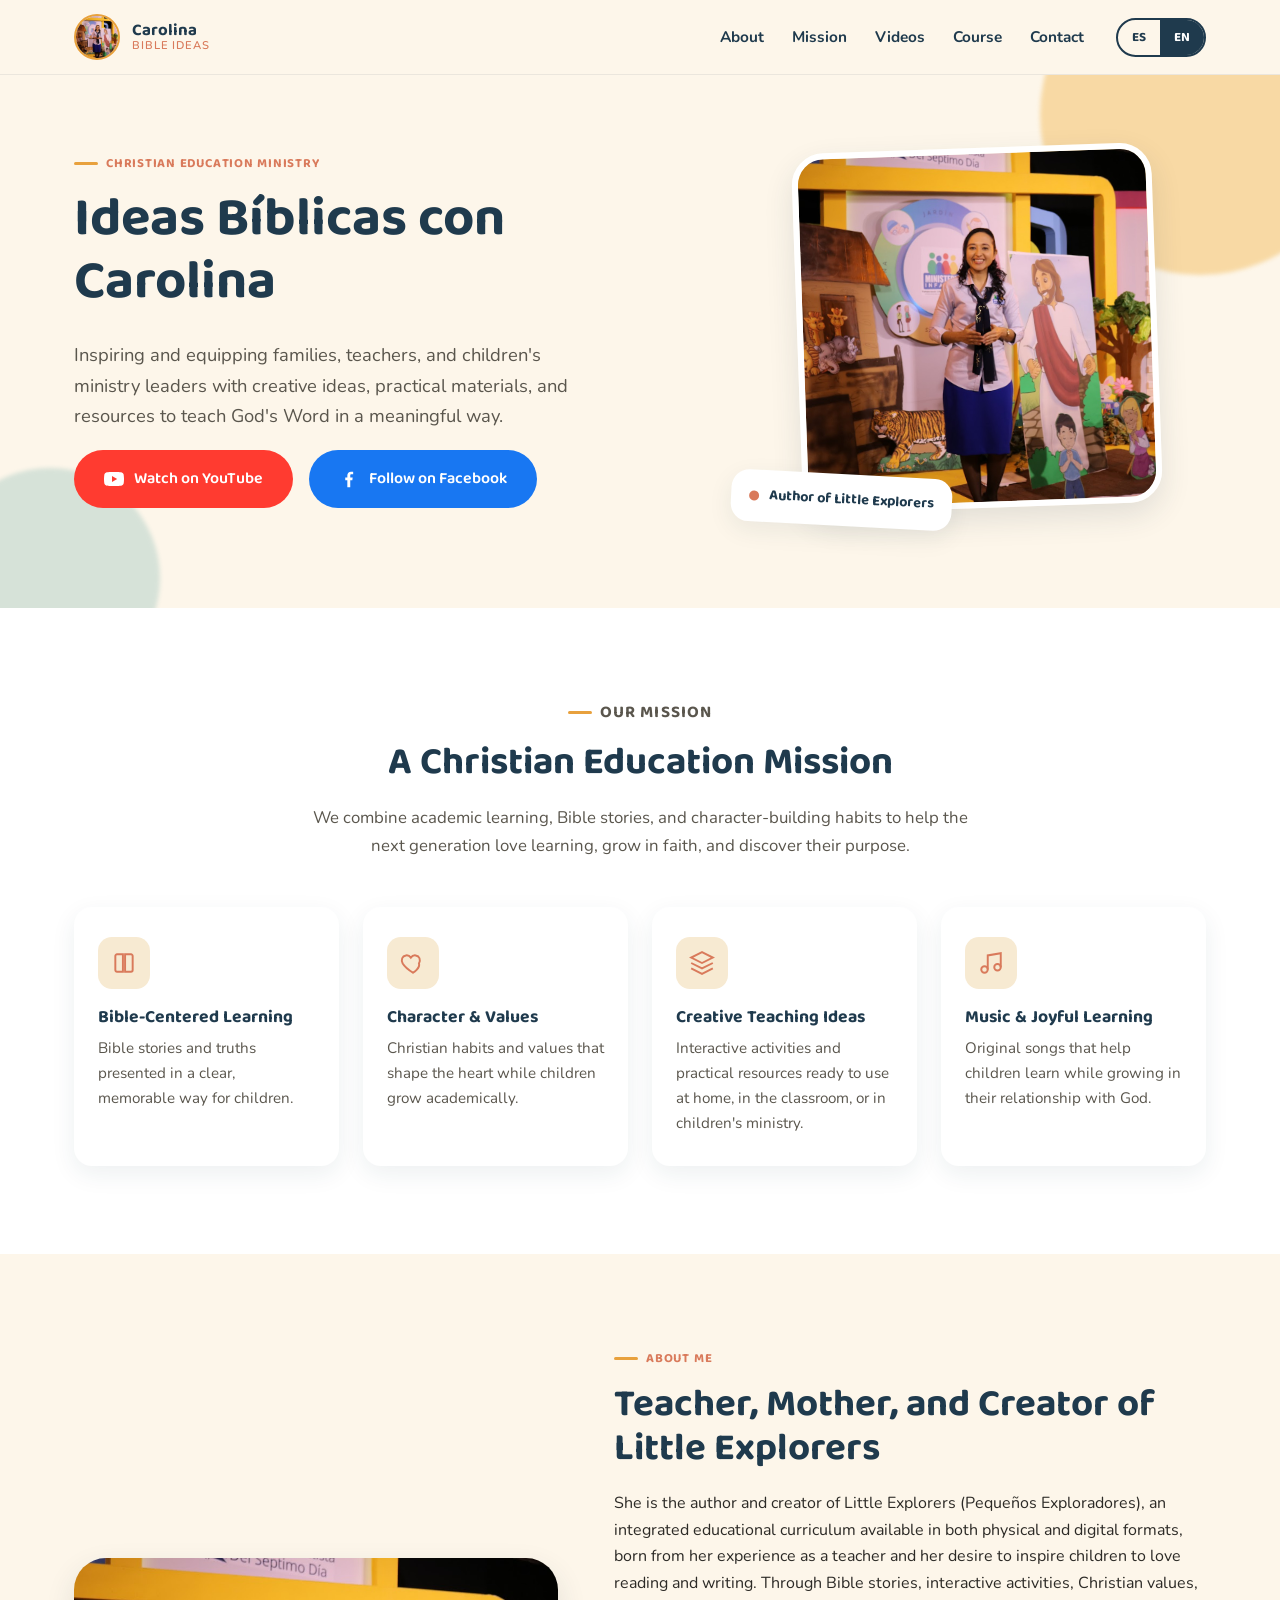
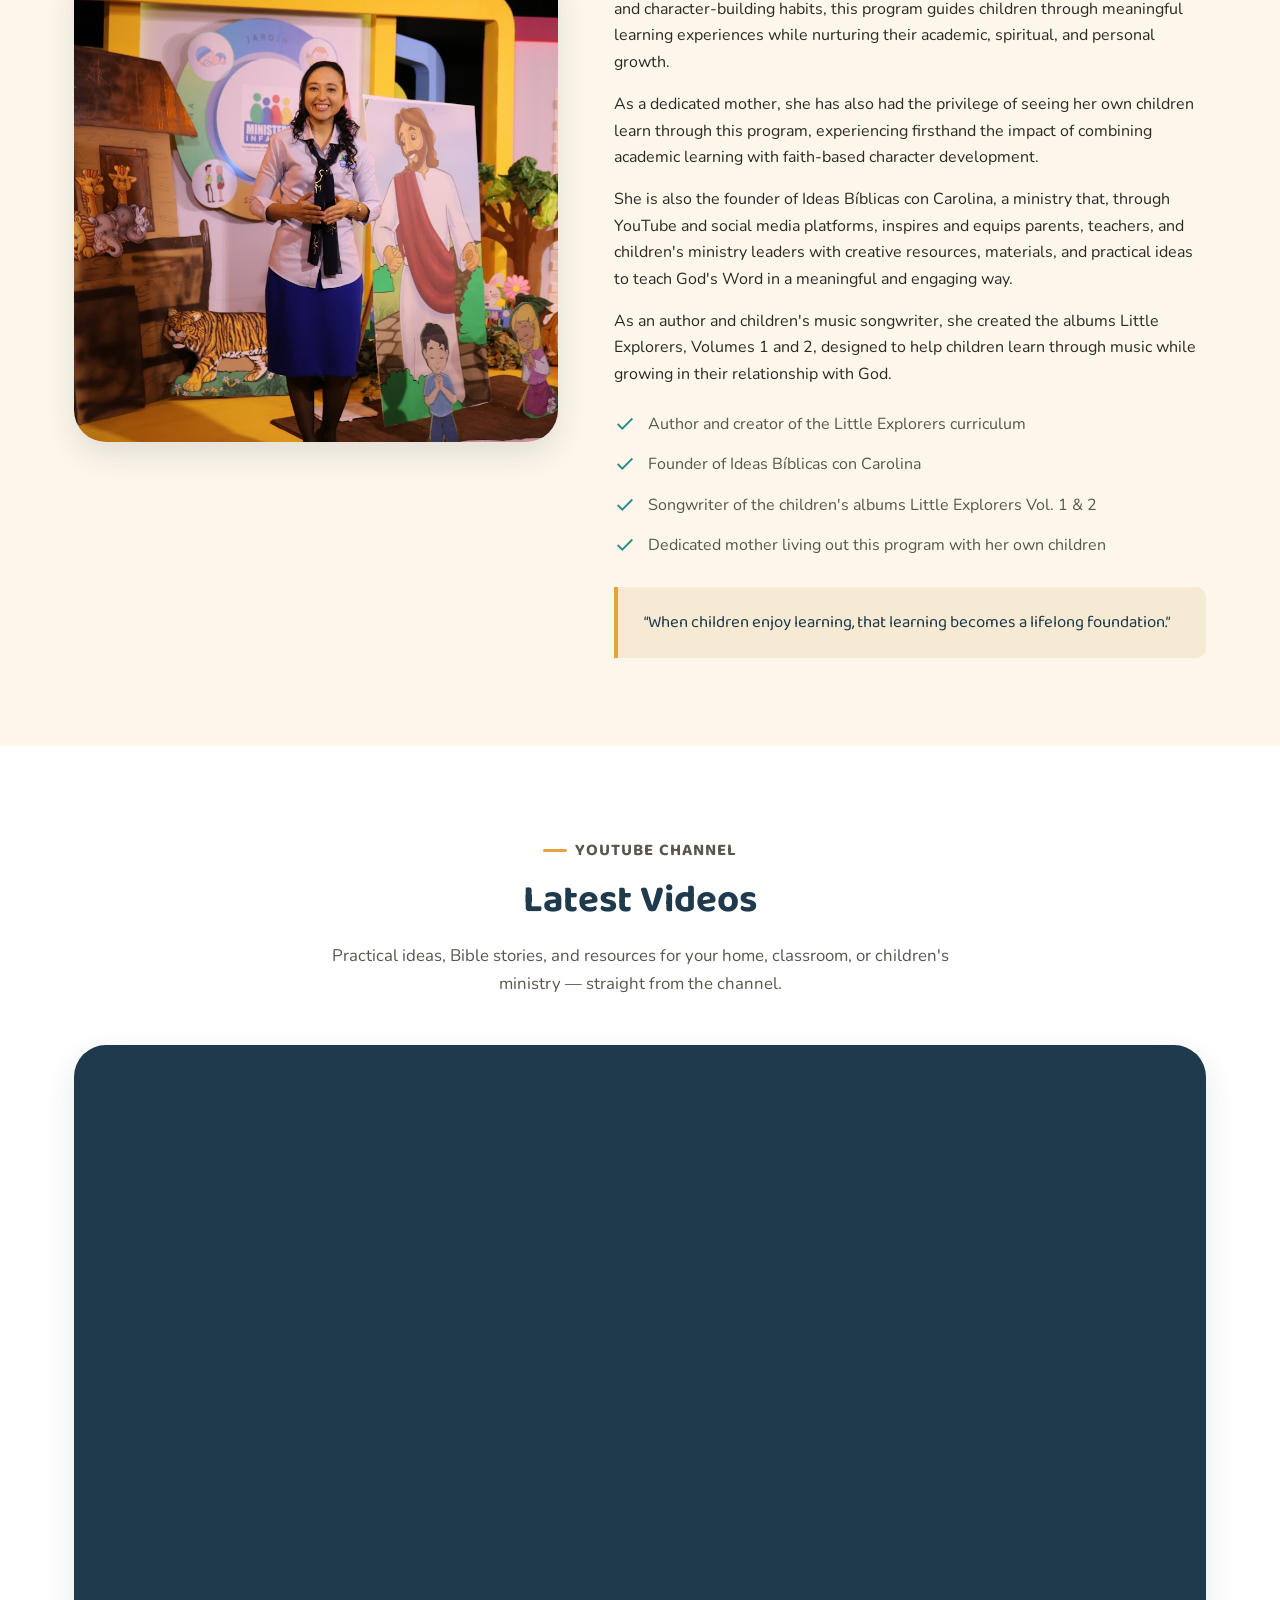
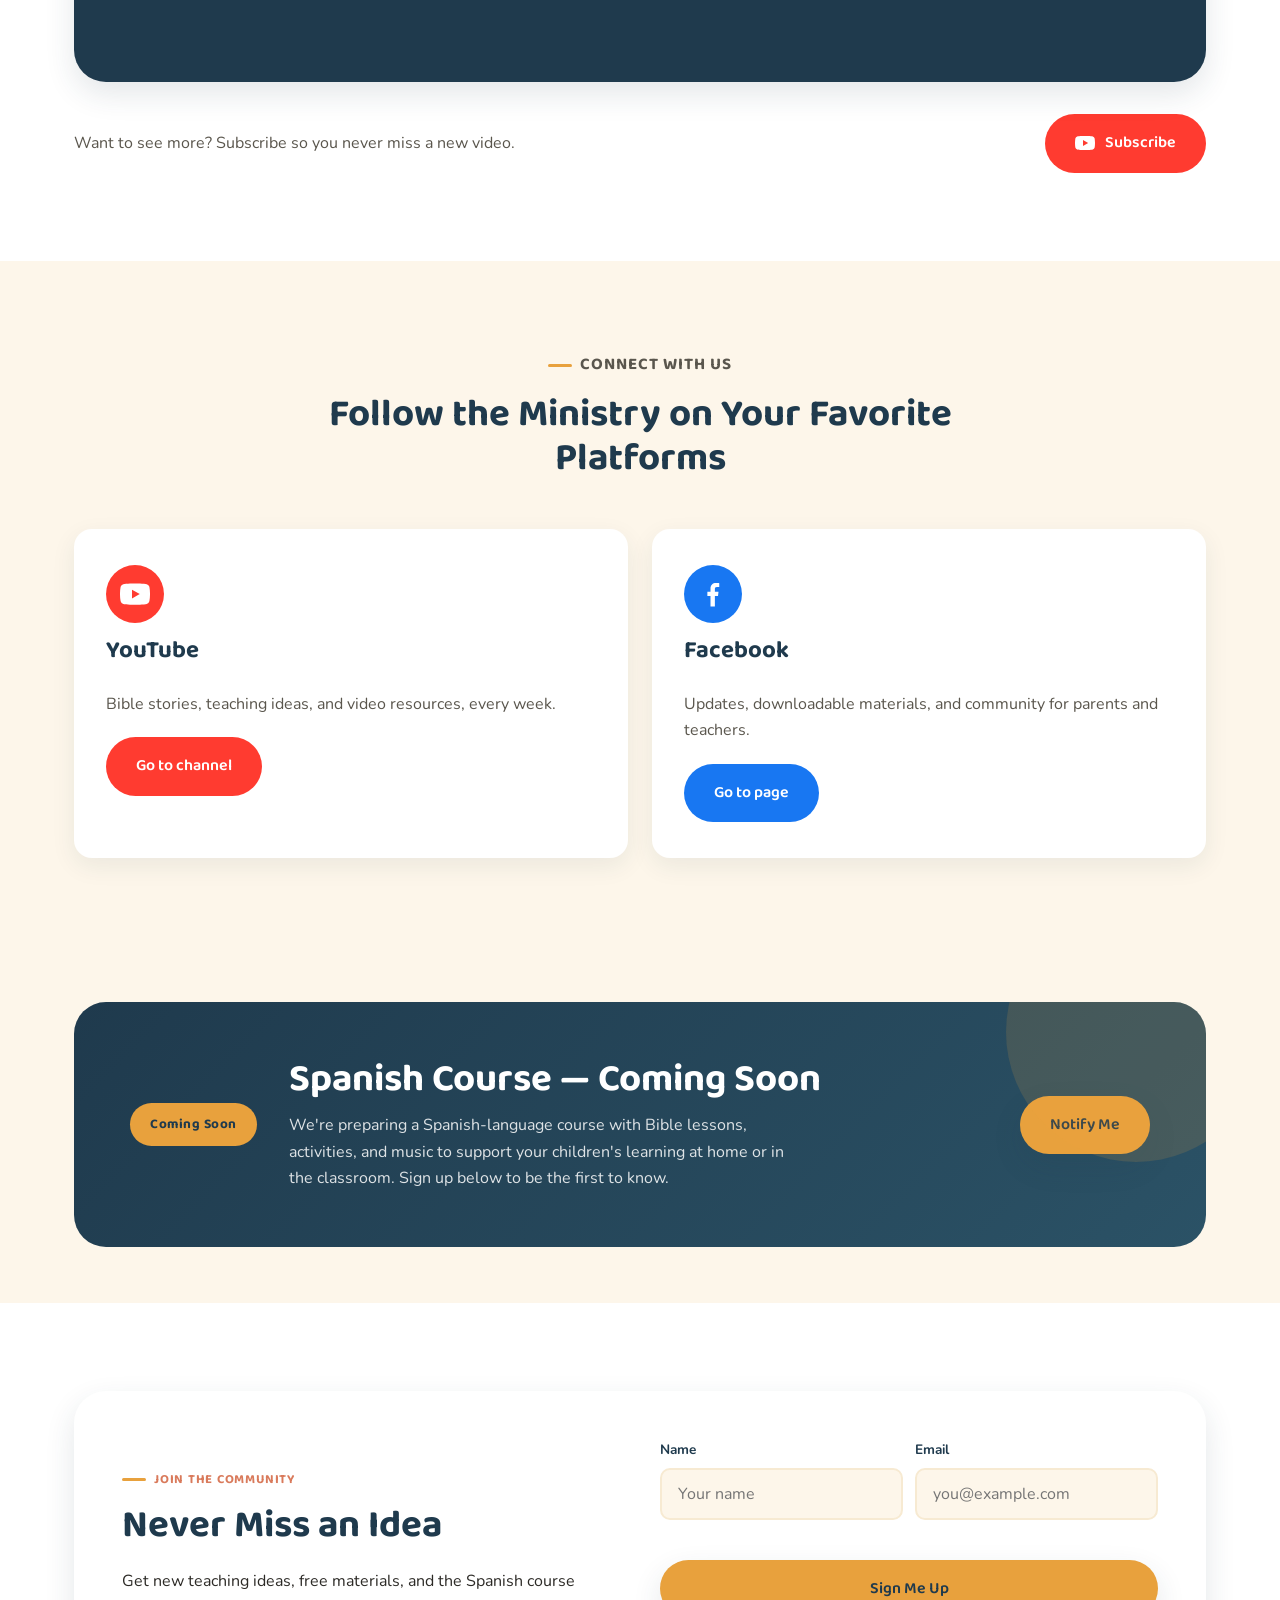
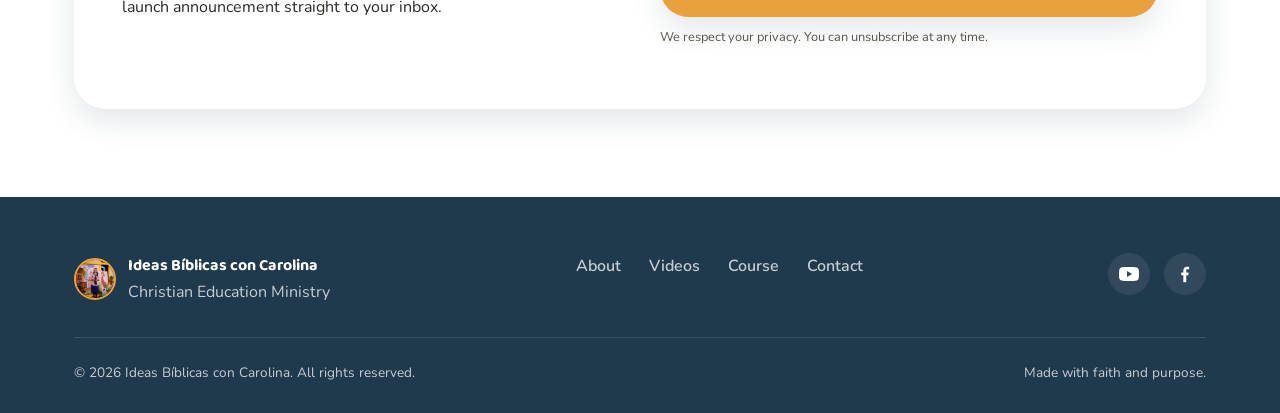
==== index.html @ 2ecde9f9 "Add personal-brand website for Ideas Bíblicas con Carolina Static, framework-free HTML/CSS/JS site: " ====
<!DOCTYPE html>
<html lang="es">
<head>
<meta charset="UTF-8" />
<meta name="viewport" content="width=device-width, initial-scale=1.0" />
<title data-es="Ideas Bíblicas con Carolina | Ministerio de Educación Cristiana" data-en="Ideas Bíblicas con Carolina | Christian Education Ministry">Ideas Bíblicas con Carolina</title>
<meta name="description"
  content="Ideas Bíblicas con Carolina inspira a familias, maestros y líderes de ministerio infantil a enseñar la Palabra de Dios de forma creativa. Autora de Pequeños Exploradores."
  data-es="Ideas Bíblicas con Carolina inspira a familias, maestros y líderes de ministerio infantil a enseñar la Palabra de Dios de forma creativa. Autora de Pequeños Exploradores."
  data-en="Ideas Bíblicas con Carolina inspires families, teachers, and children's ministry leaders to teach God's Word creatively. Author of Little Explorers." />
<link rel="icon" href="assets/favicon.svg" type="image/svg+xml" />
<link rel="preconnect" href="https://fonts.googleapis.com" />
<link rel="preconnect" href="https://fonts.gstatic.com" crossorigin />
<link href="https://fonts.googleapis.com/css2?family=Baloo+2:wght@500;600;700;800&family=Nunito:wght@400;600;700;800&display=swap" rel="stylesheet" />
<link rel="stylesheet" href="css/style.css" />
</head>
<body>

<header class="site-header">
  <div class="container">
    <a class="brand" href="index.html">
      <img src="assets/carolina-avatar.jpg" alt="Carolina" />
      <span class="brand-name">Carolina
        <span data-es="Ideas Bíblicas" data-en="Bible Ideas">Ideas Bíblicas</span>
      </span>
    </a>

    <nav class="nav-desktop">
      <ul class="nav-links">
        <li><a href="#about" data-es="Sobre Mí" data-en="About">Sobre Mí</a></li>
        <li><a href="#mission" data-es="Misión" data-en="Mission">Misión</a></li>
        <li><a href="#videos" data-es="Videos" data-en="Videos">Videos</a></li>
        <li><a href="#curso" data-es="Curso" data-en="Course">Curso</a></li>
        <li><a href="contact.html" data-es="Contacto" data-en="Contact">Contacto</a></li>
      </ul>
      <div class="lang-toggle" role="group" aria-label="Language selector">
        <button type="button" data-lang="es">ES</button>
        <button type="button" data-lang="en">EN</button>
      </div>
    </nav>

    <button class="nav-toggle" aria-label="Menu" aria-expanded="false">
      <span></span><span></span><span></span>
    </button>
  </div>

  <div class="nav-mobile">
    <a href="#about" data-es="Sobre Mí" data-en="About">Sobre Mí</a>
    <a href="#mission" data-es="Misión" data-en="Mission">Misión</a>
    <a href="#videos" data-es="Videos" data-en="Videos">Videos</a>
    <a href="#curso" data-es="Curso" data-en="Course">Curso</a>
    <a href="contact.html" data-es="Contacto" data-en="Contact">Contacto</a>
    <div class="lang-toggle" role="group" aria-label="Language selector">
      <button type="button" data-lang="es">ES</button>
      <button type="button" data-lang="en">EN</button>
    </div>
  </div>
</header>

<main>

  <!-- HERO -->
  <section class="hero">
    <span class="hero-blob hero-blob--1"></span>
    <span class="hero-blob hero-blob--2"></span>
    <div class="container">
      <div class="hero-copy">
        <p class="eyebrow" data-es="Ministerio de Educación Cristiana" data-en="Christian Education Ministry">Ministerio de Educación Cristiana</p>
        <h1>Ideas Bíblicas con Carolina</h1>
        <p class="lead"
          data-es="Inspirando y equipando a familias, maestros y líderes de ministerio infantil con ideas creativas, materiales prácticos y recursos para enseñar la Palabra de Dios de una manera significativa."
          data-en="Inspiring and equipping families, teachers, and children's ministry leaders with creative ideas, practical materials, and resources to teach God's Word in a meaningful way.">
          Inspirando y equipando a familias, maestros y líderes de ministerio infantil con ideas creativas, materiales prácticos y recursos para enseñar la Palabra de Dios de una manera significativa.
        </p>
        <div class="btn-row">
          <a class="btn btn--youtube" href="https://www.youtube.com/@ideasbiblicasconcarolina6778" target="_blank" rel="noopener">
            <svg viewBox="0 0 24 24" fill="currentColor" aria-hidden="true"><path d="M23.5 6.2a3 3 0 0 0-2.1-2.1C19.5 3.5 12 3.5 12 3.5s-7.5 0-9.4.6A3 3 0 0 0 .5 6.2 31 31 0 0 0 0 12a31 31 0 0 0 .5 5.8 3 3 0 0 0 2.1 2.1c1.9.6 9.4.6 9.4.6s7.5 0 9.4-.6a3 3 0 0 0 2.1-2.1A31 31 0 0 0 24 12a31 31 0 0 0-.5-5.8ZM9.6 15.5V8.5L15.8 12Z"/></svg>
            <span data-es="Ver en YouTube" data-en="Watch on YouTube">Ver en YouTube</span>
          </a>
          <a class="btn btn--facebook" href="https://www.facebook.com/ideasbiblicasconcarolina/?locale=es_LA" target="_blank" rel="noopener">
            <svg viewBox="0 0 24 24" fill="currentColor" aria-hidden="true"><path d="M13.5 22v-8.5H16l.4-3.4h-2.9V7.9c0-1 .3-1.6 1.7-1.6h1.8V3.3c-.3 0-1.4-.1-2.6-.1-2.6 0-4.4 1.6-4.4 4.5v2.4H7.5v3.4H10V22Z"/></svg>
            <span data-es="Síguenos en Facebook" data-en="Follow on Facebook">Síguenos en Facebook</span>
          </a>
        </div>
      </div>
      <div class="hero-art">
        <div class="hero-photo-frame">
          <img src="assets/carolina-avatar.jpg" alt="Carolina" />
        </div>
        <div class="hero-badge">
          <span class="dot"></span>
          <span data-es="Autora de Pequeños Exploradores" data-en="Author of Little Explorers">Autora de Pequeños Exploradores</span>
        </div>
      </div>
    </div>
  </section>

  <!-- MISSION -->
  <section class="section section--alt" id="mission">
    <div class="container">
      <div class="section-head">
        <p class="eyebrow" data-es="Nuestra Misión" data-en="Our Mission">Nuestra Misión</p>
        <h2 data-es="Una misión de educación cristiana" data-en="A Christian Education Mission">Una misión de educación cristiana</h2>
        <p data-es="Combinamos aprendizaje académico, historias bíblicas y hábitos de carácter para ayudar a la nueva generación a amar aprender, crecer en fe y descubrir su propósito."
           data-en="We combine academic learning, Bible stories, and character-building habits to help the next generation love learning, grow in faith, and discover their purpose.">
          Combinamos aprendizaje académico, historias bíblicas y hábitos de carácter para ayudar a la nueva generación a amar aprender, crecer en fe y descubrir su propósito.
        </p>
      </div>

      <div class="grid-cards">
        <div class="value-card">
          <div class="icon">
            <svg viewBox="0 0 24 24" fill="none" stroke="currentColor" stroke-width="1.8"><path d="M4 5.5C4 4.7 4.7 4 5.5 4H11v16H5.5A1.5 1.5 0 0 1 4 18.5Z"/><path d="M20 5.5c0-.8-.7-1.5-1.5-1.5H13v16h5.5a1.5 1.5 0 0 0 1.5-1.5Z"/></svg>
          </div>
          <h3 data-es="Enseñanza bíblica" data-en="Bible-Centered Learning">Enseñanza bíblica</h3>
          <p data-es="Historias y verdades de la Palabra de Dios presentadas de forma clara y memorable para los niños."
             data-en="Bible stories and truths presented in a clear, memorable way for children.">
            Historias y verdades de la Palabra de Dios presentadas de forma clara y memorable para los niños.
          </p>
        </div>
        <div class="value-card">
          <div class="icon">
            <svg viewBox="0 0 24 24" fill="none" stroke="currentColor" stroke-width="1.8"><path d="M12 21s-7-4.35-9.5-8.5C.7 9 2 5.5 5.5 5c2-.3 3.5.6 4.5 2 1-1.4 2.5-2.3 4.5-2 3.5.5 4.8 4 3 7.5C19 16.65 12 21 12 21Z"/></svg>
          </div>
          <h3 data-es="Carácter y valores" data-en="Character & Values">Carácter y valores</h3>
          <p data-es="Hábitos y valores cristianos que forman el corazón mientras los niños crecen académicamente."
             data-en="Christian habits and values that shape the heart while children grow academically.">
            Hábitos y valores cristianos que forman el corazón mientras los niños crecen académicamente.
          </p>
        </div>
        <div class="value-card">
          <div class="icon">
            <svg viewBox="0 0 24 24" fill="none" stroke="currentColor" stroke-width="1.8"><path d="M12 2 2 7l10 5 10-5Z"/><path d="M2 12l10 5 10-5"/><path d="M2 17l10 5 10-5"/></svg>
          </div>
          <h3 data-es="Ideas creativas" data-en="Creative Teaching Ideas">Ideas creativas</h3>
          <p data-es="Actividades interactivas y recursos prácticos listos para usar en casa, la clase o el ministerio infantil."
             data-en="Interactive activities and practical resources ready to use at home, in the classroom, or in children's ministry.">
            Actividades interactivas y recursos prácticos listos para usar en casa, la clase o el ministerio infantil.
          </p>
        </div>
        <div class="value-card">
          <div class="icon">
            <svg viewBox="0 0 24 24" fill="none" stroke="currentColor" stroke-width="1.8"><path d="M9 18V5l12-2v13"/><circle cx="6" cy="18" r="3"/><circle cx="18" cy="16" r="3"/></svg>
          </div>
          <h3 data-es="Música y aprendizaje" data-en="Music & Joyful Learning">Música y aprendizaje</h3>
          <p data-es="Canciones originales que ayudan a los niños a aprender mientras crecen en su relación con Dios."
             data-en="Original songs that help children learn while growing in their relationship with God.">
            Canciones originales que ayudan a los niños a aprender mientras crecen en su relación con Dios.
          </p>
        </div>
      </div>
    </div>
  </section>

  <!-- ABOUT -->
  <section class="section" id="about">
    <div class="container about-grid">
      <div>
        <img class="about-photo" src="assets/carolina-avatar.jpg" alt="Carolina" />
      </div>
      <div>
        <p class="eyebrow" data-es="Sobre Mí" data-en="About Me">Sobre Mí</p>
        <h2 data-es="Maestra, madre y creadora de Pequeños Exploradores" data-en="Teacher, Mother, and Creator of Little Explorers">Maestra, madre y creadora de Pequeños Exploradores</h2>

        <p data-es="Es la autora y creadora de Pequeños Exploradores (Little Explorers), un currículo educativo integral disponible en formato físico y digital, nacido de su experiencia como maestra y su deseo de inspirar a los niños a amar la lectura y la escritura. A través de historias bíblicas, actividades interactivas, valores cristianos y hábitos que forman el carácter, este programa guía a los niños en experiencias de aprendizaje significativas que nutren su crecimiento académico, espiritual y personal."
           data-en="She is the author and creator of Little Explorers (Pequeños Exploradores), an integrated educational curriculum available in both physical and digital formats, born from her experience as a teacher and her desire to inspire children to love reading and writing. Through Bible stories, interactive activities, Christian values, and character-building habits, this program guides children through meaningful learning experiences while nurturing their academic, spiritual, and personal growth.">
          Es la autora y creadora de Pequeños Exploradores (Little Explorers), un currículo educativo integral disponible en formato físico y digital, nacido de su experiencia como maestra y su deseo de inspirar a los niños a amar la lectura y la escritura. A través de historias bíblicas, actividades interactivas, valores cristianos y hábitos que forman el carácter, este programa guía a los niños en experiencias de aprendizaje significativas que nutren su crecimiento académico, espiritual y personal.
        </p>

        <p data-es="Como madre dedicada, ha tenido el privilegio de ver a sus propios hijos aprender a través de este programa, experimentando de primera mano el impacto de combinar el aprendizaje académico con el desarrollo del carácter basado en la fe."
           data-en="As a dedicated mother, she has also had the privilege of seeing her own children learn through this program, experiencing firsthand the impact of combining academic learning with faith-based character development.">
          Como madre dedicada, ha tenido el privilegio de ver a sus propios hijos aprender a través de este programa, experimentando de primera mano el impacto de combinar el aprendizaje académico con el desarrollo del carácter basado en la fe.
        </p>

        <p data-es="También es la fundadora de Ideas Bíblicas con Carolina, un ministerio que, a través de YouTube y las redes sociales, inspira y equipa a padres, maestros y líderes de ministerio infantil con recursos creativos, materiales e ideas prácticas para enseñar la Palabra de Dios de una manera significativa y atractiva."
           data-en="She is also the founder of Ideas Bíblicas con Carolina, a ministry that, through YouTube and social media platforms, inspires and equips parents, teachers, and children's ministry leaders with creative resources, materials, and practical ideas to teach God's Word in a meaningful and engaging way.">
          También es la fundadora de Ideas Bíblicas con Carolina, un ministerio que, a través de YouTube y las redes sociales, inspira y equipa a padres, maestros y líderes de ministerio infantil con recursos creativos, materiales e ideas prácticas para enseñar la Palabra de Dios de una manera significativa y atractiva.
        </p>

        <p data-es="Como autora y compositora de música infantil, creó los álbumes Little Explorers, Volúmenes 1 y 2, diseñados para ayudar a los niños a aprender a través de la música mientras crecen en su relación con Dios."
           data-en="As an author and children's music songwriter, she created the albums Little Explorers, Volumes 1 and 2, designed to help children learn through music while growing in their relationship with God.">
          Como autora y compositora de música infantil, creó los álbumes Little Explorers, Volúmenes 1 y 2, diseñados para ayudar a los niños a aprender a través de la música mientras crecen en su relación con Dios.
        </p>

        <ul class="credential-list">
          <li>
            <svg viewBox="0 0 24 24" fill="none" stroke="currentColor" stroke-width="2"><path d="M20 6 9 17l-5-5"/></svg>
            <span data-es="Autora y creadora del currículo Pequeños Exploradores" data-en="Author and creator of the Little Explorers curriculum">Autora y creadora del currículo Pequeños Exploradores</span>
          </li>
          <li>
            <svg viewBox="0 0 24 24" fill="none" stroke="currentColor" stroke-width="2"><path d="M20 6 9 17l-5-5"/></svg>
            <span data-es="Fundadora de Ideas Bíblicas con Carolina" data-en="Founder of Ideas Bíblicas con Carolina">Fundadora de Ideas Bíblicas con Carolina</span>
          </li>
          <li>
            <svg viewBox="0 0 24 24" fill="none" stroke="currentColor" stroke-width="2"><path d="M20 6 9 17l-5-5"/></svg>
            <span data-es="Compositora de los álbumes infantiles Little Explorers Vol. 1 y 2" data-en="Songwriter of the children's albums Little Explorers Vol. 1 & 2">Compositora de los álbumes infantiles Little Explorers Vol. 1 y 2</span>
          </li>
          <li>
            <svg viewBox="0 0 24 24" fill="none" stroke="currentColor" stroke-width="2"><path d="M20 6 9 17l-5-5"/></svg>
            <span data-es="Madre dedicada que vive este programa junto a sus propios hijos" data-en="Dedicated mother living out this program with her own children">Madre dedicada que vive este programa junto a sus propios hijos</span>
          </li>
        </ul>

        <div class="quote-block" data-es="“Cuando los niños disfrutan aprender, ese aprendizaje se convierte en un fundamento para toda la vida.”" data-en="“When children enjoy learning, that learning becomes a lifelong foundation.”">
          “Cuando los niños disfrutan aprender, ese aprendizaje se convierte en un fundamento para toda la vida.”
        </div>
      </div>
    </div>
  </section>

  <!-- VIDEOS -->
  <section class="section section--alt" id="videos">
    <div class="container">
      <div class="section-head">
        <p class="eyebrow" data-es="Canal de YouTube" data-en="YouTube Channel">Canal de YouTube</p>
        <h2 data-es="Últimos videos" data-en="Latest Videos">Últimos videos</h2>
        <p data-es="Ideas prácticas, historias bíblicas y recursos para tu hogar, tu clase o tu ministerio infantil — directo desde el canal."
           data-en="Practical ideas, Bible stories, and resources for your home, classroom, or children's ministry — straight from the channel.">
          Ideas prácticas, historias bíblicas y recursos para tu hogar, tu clase o tu ministerio infantil — directo desde el canal.
        </p>
      </div>

      <div class="video-frame-wrap">
        <iframe
          src="https://www.youtube.com/embed/videoseries?list=UUgG1jHtf2Ej8UXfnlZ5YpCA"
          title="Ideas Bíblicas con Carolina — YouTube"
          loading="lazy"
          allow="accelerometer; autoplay; clipboard-write; encrypted-media; gyroscope; picture-in-picture"
          allowfullscreen>
        </iframe>
      </div>

      <div class="videos-footer">
        <p data-es="¿Quieres ver más? Suscríbete para no perderte ningún video nuevo."
           data-en="Want to see more? Subscribe so you never miss a new video."
           style="margin-bottom:0; color: var(--color-ink-soft);">
          ¿Quieres ver más? Suscríbete para no perderte ningún video nuevo.
        </p>
        <a class="btn btn--youtube" href="https://www.youtube.com/@ideasbiblicasconcarolina6778?sub_confirmation=1" target="_blank" rel="noopener">
          <svg viewBox="0 0 24 24" fill="currentColor" aria-hidden="true"><path d="M23.5 6.2a3 3 0 0 0-2.1-2.1C19.5 3.5 12 3.5 12 3.5s-7.5 0-9.4.6A3 3 0 0 0 .5 6.2 31 31 0 0 0 0 12a31 31 0 0 0 .5 5.8 3 3 0 0 0 2.1 2.1c1.9.6 9.4.6 9.4.6s7.5 0 9.4-.6a3 3 0 0 0 2.1-2.1A31 31 0 0 0 24 12a31 31 0 0 0-.5-5.8ZM9.6 15.5V8.5L15.8 12Z"/></svg>
          <span data-es="Suscríbete" data-en="Subscribe">Suscríbete</span>
        </a>
      </div>
    </div>
  </section>

  <!-- SOCIAL -->
  <section class="section">
    <div class="container">
      <div class="section-head">
        <p class="eyebrow" data-es="Conecta con nosotros" data-en="Connect With Us">Conecta con nosotros</p>
        <h2 data-es="Sigue el ministerio en tus redes favoritas" data-en="Follow the Ministry on Your Favorite Platforms">Sigue el ministerio en tus redes favoritas</h2>
      </div>

      <div class="social-panel">
        <div class="social-card youtube">
          <div class="icon-circle">
            <svg viewBox="0 0 24 24" fill="currentColor" aria-hidden="true"><path d="M23.5 6.2a3 3 0 0 0-2.1-2.1C19.5 3.5 12 3.5 12 3.5s-7.5 0-9.4.6A3 3 0 0 0 .5 6.2 31 31 0 0 0 0 12a31 31 0 0 0 .5 5.8 3 3 0 0 0 2.1 2.1c1.9.6 9.4.6 9.4.6s7.5 0 9.4-.6a3 3 0 0 0 2.1-2.1A31 31 0 0 0 24 12a31 31 0 0 0-.5-5.8ZM9.6 15.5V8.5L15.8 12Z"/></svg>
          </div>
          <h3 data-es="YouTube" data-en="YouTube">YouTube</h3>
          <p data-es="Historias bíblicas, ideas de enseñanza y recursos en video, cada semana."
             data-en="Bible stories, teaching ideas, and video resources, every week.">
            Historias bíblicas, ideas de enseñanza y recursos en video, cada semana.
          </p>
          <a class="btn btn--youtube" href="https://www.youtube.com/@ideasbiblicasconcarolina6778" target="_blank" rel="noopener">
            <span data-es="Ir al canal" data-en="Go to channel">Ir al canal</span>
          </a>
        </div>

        <div class="social-card facebook">
          <div class="icon-circle">
            <svg viewBox="0 0 24 24" fill="currentColor" aria-hidden="true"><path d="M13.5 22v-8.5H16l.4-3.4h-2.9V7.9c0-1 .3-1.6 1.7-1.6h1.8V3.3c-.3 0-1.4-.1-2.6-.1-2.6 0-4.4 1.6-4.4 4.5v2.4H7.5v3.4H10V22Z"/></svg>
          </div>
          <h3 data-es="Facebook" data-en="Facebook">Facebook</h3>
          <p data-es="Novedades, materiales descargables y comunidad para padres y maestros."
             data-en="Updates, downloadable materials, and community for parents and teachers.">
            Novedades, materiales descargables y comunidad para padres y maestros.
          </p>
          <a class="btn btn--facebook" href="https://www.facebook.com/ideasbiblicasconcarolina/?locale=es_LA" target="_blank" rel="noopener">
            <span data-es="Ir a la página" data-en="Go to page">Ir a la página</span>
          </a>
        </div>
      </div>
    </div>
  </section>

  <!-- COMING SOON -->
  <section class="section section--tight" id="curso">
    <div class="container">
      <div class="coming-soon">
        <span class="coming-soon-badge" data-es="Próximamente" data-en="Coming Soon">Próximamente</span>
        <div>
          <h2 data-es="Curso de Español — Próximamente" data-en="Spanish Course — Coming Soon">Curso de Español — Próximamente</h2>
          <p data-es="Estamos preparando un curso en español con lecciones bíblicas, actividades y música para acompañar el aprendizaje de tus niños en casa o en el aula. Regístrate abajo para ser el primero en saberlo."
             data-en="We're preparing a Spanish-language course with Bible lessons, activities, and music to support your children's learning at home or in the classroom. Sign up below to be the first to know.">
            Estamos preparando un curso en español con lecciones bíblicas, actividades y música para acompañar el aprendizaje de tus niños en casa o en el aula. Regístrate abajo para ser el primero en saberlo.
          </p>
        </div>
        <a class="btn btn--primary" href="#signup">
          <span data-es="Quiero enterarme" data-en="Notify Me">Quiero enterarme</span>
        </a>
      </div>
    </div>
  </section>

  <!-- EMAIL SIGNUP -->
  <section class="section section--alt" id="signup">
    <div class="container">
      <div class="signup-card">
        <div>
          <p class="eyebrow" data-es="Únete a la comunidad" data-en="Join the Community">Únete a la comunidad</p>
          <h2 data-es="No te pierdas ninguna idea" data-en="Never Miss an Idea">No te pierdas ninguna idea</h2>
          <p data-es="Recibe nuevas ideas de enseñanza, materiales gratuitos y la noticia del lanzamiento del curso de español directo en tu correo."
             data-en="Get new teaching ideas, free materials, and the Spanish course launch announcement straight to your inbox.">
            Recibe nuevas ideas de enseñanza, materiales gratuitos y la noticia del lanzamiento del curso de español directo en tu correo.
          </p>
        </div>
        <form name="newsletter" method="POST" data-netlify="true" netlify-honeypot="bot-field" action="/thank-you.html">
          <input type="hidden" name="form-name" value="newsletter" />
          <p class="honeypot"><label>Don't fill this out: <input name="bot-field" /></label></p>
          <div class="form-row">
            <div class="form-field">
              <label for="signup-name" data-es="Nombre" data-en="Name">Nombre</label>
              <input id="signup-name" name="name" type="text" required
                data-es-placeholder="Tu nombre" data-en-placeholder="Your name"
                placeholder="Tu nombre" />
            </div>
            <div class="form-field">
              <label for="signup-email" data-es="Correo electrónico" data-en="Email">Correo electrónico</label>
              <input id="signup-email" name="email" type="email" required
                data-es-placeholder="tucorreo@ejemplo.com" data-en-placeholder="you@example.com"
                placeholder="tucorreo@ejemplo.com" />
            </div>
          </div>
          <button class="btn btn--primary btn--block mt-40" type="submit" data-es="Suscribirme" data-en="Sign Me Up">Suscribirme</button>
          <p class="form-note" data-es="Respetamos tu privacidad. Puedes darte de baja cuando quieras."
             data-en="We respect your privacy. You can unsubscribe at any time.">
            Respetamos tu privacidad. Puedes darte de baja cuando quieras.
          </p>
        </form>
      </div>
    </div>
  </section>

</main>

<footer class="site-footer">
  <div class="container">
    <div class="footer-top">
      <div class="footer-brand">
        <img src="assets/carolina-avatar.jpg" alt="Carolina" />
        <div>
          <strong>Ideas Bíblicas con Carolina</strong>
          <span data-es="Ministerio de Educación Cristiana" data-en="Christian Education Ministry">Ministerio de Educación Cristiana</span>
        </div>
      </div>
      <ul class="footer-links">
        <li><a href="#about" data-es="Sobre Mí" data-en="About">Sobre Mí</a></li>
        <li><a href="#videos" data-es="Videos" data-en="Videos">Videos</a></li>
        <li><a href="#curso" data-es="Curso" data-en="Course">Curso</a></li>
        <li><a href="contact.html" data-es="Contacto" data-en="Contact">Contacto</a></li>
      </ul>
      <div class="footer-social">
        <a href="https://www.youtube.com/@ideasbiblicasconcarolina6778" target="_blank" rel="noopener" aria-label="YouTube">
          <svg viewBox="0 0 24 24" fill="currentColor" aria-hidden="true"><path d="M23.5 6.2a3 3 0 0 0-2.1-2.1C19.5 3.5 12 3.5 12 3.5s-7.5 0-9.4.6A3 3 0 0 0 .5 6.2 31 31 0 0 0 0 12a31 31 0 0 0 .5 5.8 3 3 0 0 0 2.1 2.1c1.9.6 9.4.6 9.4.6s7.5 0 9.4-.6a3 3 0 0 0 2.1-2.1A31 31 0 0 0 24 12a31 31 0 0 0-.5-5.8ZM9.6 15.5V8.5L15.8 12Z"/></svg>
        </a>
        <a href="https://www.facebook.com/ideasbiblicasconcarolina/?locale=es_LA" target="_blank" rel="noopener" aria-label="Facebook">
          <svg viewBox="0 0 24 24" fill="currentColor" aria-hidden="true"><path d="M13.5 22v-8.5H16l.4-3.4h-2.9V7.9c0-1 .3-1.6 1.7-1.6h1.8V3.3c-.3 0-1.4-.1-2.6-.1-2.6 0-4.4 1.6-4.4 4.5v2.4H7.5v3.4H10V22Z"/></svg>
        </a>
      </div>
    </div>
    <div class="footer-bottom">
      <span>&copy; <span data-year>2026</span> Ideas Bíblicas con Carolina. <span data-es="Todos los derechos reservados." data-en="All rights reserved.">Todos los derechos reservados.</span></span>
      <span data-es="Hecho con fe y propósito." data-en="Made with faith and purpose.">Hecho con fe y propósito.</span>
    </div>
  </div>
</footer>

<script src="js/main.js"></script>
</body>
</html>
---- css/style.css ----
/* ==========================================================================
   Ideas Bíblicas con Carolina — Design System
   ========================================================================== */

:root {
  --color-navy: #1f3a4d;
  --color-navy-light: #2b5266;
  --color-teal: #2b8a8a;
  --color-gold: #e8a13d;
  --color-gold-light: #f4c26b;
  --color-terracotta: #d97a5b;
  --color-cream: #fdf6ea;
  --color-cream-dark: #f7ead2;
  --color-ink: #2c2a26;
  --color-ink-soft: #5a564d;
  --color-white: #ffffff;

  --font-display: "Baloo 2", "Poppins", system-ui, sans-serif;
  --font-body: "Nunito", system-ui, sans-serif;

  --radius-sm: 10px;
  --radius-md: 18px;
  --radius-lg: 32px;

  --shadow-soft: 0 12px 30px rgba(31, 58, 77, 0.12);
  --shadow-card: 0 8px 24px rgba(31, 58, 77, 0.08);

  --max-width: 1180px;
}

*,
*::before,
*::after {
  box-sizing: border-box;
}

html {
  scroll-behavior: smooth;
}

body {
  margin: 0;
  font-family: var(--font-body);
  color: var(--color-ink);
  background: var(--color-cream);
  line-height: 1.65;
  -webkit-font-smoothing: antialiased;
}

h1, h2, h3, h4 {
  font-family: var(--font-display);
  color: var(--color-navy);
  line-height: 1.15;
  margin: 0 0 0.5em;
}

h1 { font-size: clamp(2.1rem, 4.5vw, 3.4rem); }
h2 { font-size: clamp(1.7rem, 3vw, 2.5rem); }
h3 { font-size: clamp(1.2rem, 2vw, 1.5rem); }

p { margin: 0 0 1em; }

a { color: inherit; }

img { max-width: 100%; display: block; }

.container {
  width: 100%;
  max-width: var(--max-width);
  margin: 0 auto;
  padding: 0 24px;
}

.section {
  padding: 88px 0;
}

.section--tight {
  padding: 56px 0;
}

.section--alt {
  background: var(--color-white);
}

.section--navy {
  background: var(--color-navy);
  color: var(--color-cream);
}
.section--navy h2, .section--navy h3 { color: var(--color-white); }

.eyebrow {
  display: inline-flex;
  align-items: center;
  gap: 8px;
  font-family: var(--font-display);
  font-weight: 700;
  letter-spacing: 0.06em;
  text-transform: uppercase;
  font-size: 0.8rem;
  color: var(--color-terracotta);
  margin-bottom: 14px;
}

.eyebrow::before {
  content: "";
  width: 24px;
  height: 3px;
  border-radius: 2px;
  background: var(--color-gold);
}

.section-head {
  max-width: 680px;
  margin: 0 auto 48px;
  text-align: center;
}

.section-head p {
  color: var(--color-ink-soft);
  font-size: 1.05rem;
}

/* ---------- Buttons ---------- */

.btn {
  display: inline-flex;
  align-items: center;
  justify-content: center;
  gap: 10px;
  padding: 14px 28px;
  border-radius: 999px;
  font-family: var(--font-display);
  font-weight: 600;
  font-size: 1rem;
  text-decoration: none;
  border: 2px solid transparent;
  cursor: pointer;
  transition: transform 0.15s ease, box-shadow 0.15s ease, background 0.2s ease, color 0.2s ease;
  white-space: nowrap;
}

.btn svg { width: 20px; height: 20px; flex-shrink: 0; }

.btn:hover { transform: translateY(-2px); }

.btn--primary {
  background: var(--color-gold);
  color: var(--color-navy);
  box-shadow: var(--shadow-soft);
}
.btn--primary:hover { background: var(--color-gold-light); }

.btn--outline {
  background: transparent;
  border-color: rgba(255, 255, 255, 0.55);
  color: currentColor;
}
.btn--outline:hover { background: rgba(255, 255, 255, 0.12); }

.btn--dark {
  background: var(--color-navy);
  color: var(--color-white);
}
.btn--dark:hover { background: var(--color-navy-light); }

.btn--youtube { background: #ff3b30; color: var(--color-white); }
.btn--youtube:hover { background: #e5352b; }

.btn--facebook { background: #1877f2; color: var(--color-white); }
.btn--facebook:hover { background: #1466d1; }

.btn--block { width: 100%; }

.btn-row {
  display: flex;
  flex-wrap: wrap;
  gap: 16px;
}

/* ---------- Header ---------- */

.site-header {
  position: sticky;
  top: 0;
  z-index: 100;
  background: rgba(253, 246, 234, 0.92);
  backdrop-filter: blur(8px);
  border-bottom: 1px solid rgba(31, 58, 77, 0.08);
}

.site-header .container {
  display: flex;
  align-items: center;
  justify-content: space-between;
  padding-top: 14px;
  padding-bottom: 14px;
}

.brand {
  display: flex;
  align-items: center;
  gap: 12px;
  text-decoration: none;
}

.brand img {
  width: 46px;
  height: 46px;
  border-radius: 50%;
  object-fit: cover;
  border: 2px solid var(--color-gold);
}

.brand-name {
  font-family: var(--font-display);
  font-weight: 700;
  font-size: 1.05rem;
  color: var(--color-navy);
  line-height: 1.15;
}

.brand-name span {
  display: block;
  font-family: var(--font-body);
  font-weight: 600;
  font-size: 0.7rem;
  color: var(--color-terracotta);
  text-transform: uppercase;
  letter-spacing: 0.08em;
}

.nav-desktop {
  display: flex;
  align-items: center;
  gap: 32px;
}

.nav-links {
  display: flex;
  gap: 28px;
  list-style: none;
  margin: 0;
  padding: 0;
}

.nav-links a {
  text-decoration: none;
  font-weight: 700;
  font-size: 0.96rem;
  color: var(--color-navy);
  position: relative;
  padding: 4px 0;
}

.nav-links a::after {
  content: "";
  position: absolute;
  left: 0;
  bottom: -2px;
  width: 0;
  height: 2px;
  background: var(--color-gold);
  transition: width 0.2s ease;
}

.nav-links a:hover::after { width: 100%; }

.lang-toggle {
  display: flex;
  border: 2px solid var(--color-navy);
  border-radius: 999px;
  overflow: hidden;
  font-family: var(--font-display);
  font-weight: 700;
  font-size: 0.82rem;
}

.lang-toggle button {
  border: none;
  background: transparent;
  color: var(--color-navy);
  padding: 7px 14px;
  cursor: pointer;
  font-family: inherit;
  font-weight: inherit;
  font-size: inherit;
}

.lang-toggle button.is-active {
  background: var(--color-navy);
  color: var(--color-white);
}

.nav-toggle {
  display: none;
  flex-direction: column;
  gap: 5px;
  background: none;
  border: none;
  cursor: pointer;
  padding: 8px;
}

.nav-toggle span {
  width: 26px;
  height: 3px;
  border-radius: 2px;
  background: var(--color-navy);
}

.nav-mobile {
  display: none;
  flex-direction: column;
  gap: 18px;
  padding: 20px 24px 28px;
  background: var(--color-cream);
  border-bottom: 1px solid rgba(31, 58, 77, 0.08);
}

.nav-mobile.is-open { display: flex; }

.nav-mobile a {
  text-decoration: none;
  font-weight: 700;
  color: var(--color-navy);
  font-size: 1.05rem;
}

/* ---------- Hero ---------- */

.hero {
  position: relative;
  overflow: hidden;
  padding: 72px 0 100px;
}

.hero-blob {
  position: absolute;
  border-radius: 50%;
  filter: blur(2px);
  opacity: 0.5;
  z-index: 0;
}
.hero-blob--1 { width: 320px; height: 320px; background: var(--color-gold-light); top: -120px; right: -80px; opacity: 0.55;}
.hero-blob--2 { width: 220px; height: 220px; background: var(--color-teal); bottom: -80px; left: -60px; opacity: 0.18; }

.hero .container {
  position: relative;
  z-index: 1;
  display: grid;
  grid-template-columns: 1.15fr 0.85fr;
  gap: 56px;
  align-items: center;
}

.hero-copy .eyebrow { color: var(--color-terracotta); }

.hero-copy p.lead {
  font-size: 1.15rem;
  color: var(--color-ink-soft);
  max-width: 520px;
}

.hero-art {
  position: relative;
  display: flex;
  justify-content: center;
}

.hero-photo-frame {
  position: relative;
  width: min(360px, 100%);
  aspect-ratio: 1 / 1;
  border-radius: 32px;
  overflow: hidden;
  box-shadow: var(--shadow-soft);
  border: 6px solid var(--color-white);
  transform: rotate(-2deg);
}

.hero-photo-frame img {
  width: 100%;
  height: 100%;
  object-fit: cover;
}

.hero-badge {
  position: absolute;
  bottom: -18px;
  left: -18px;
  background: var(--color-white);
  border-radius: var(--radius-md);
  box-shadow: var(--shadow-card);
  padding: 14px 18px;
  display: flex;
  align-items: center;
  gap: 10px;
  transform: rotate(3deg);
  font-family: var(--font-display);
  font-weight: 700;
  font-size: 0.9rem;
  color: var(--color-navy);
}

.hero-badge .dot {
  width: 10px;
  height: 10px;
  border-radius: 50%;
  background: var(--color-terracotta);
}

/* ---------- Mission / value cards ---------- */

.grid-cards {
  display: grid;
  grid-template-columns: repeat(4, 1fr);
  gap: 24px;
}

.value-card {
  background: var(--color-white);
  border-radius: var(--radius-md);
  padding: 30px 24px;
  box-shadow: var(--shadow-card);
  text-align: left;
}

.value-card .icon {
  width: 52px;
  height: 52px;
  border-radius: 14px;
  display: flex;
  align-items: center;
  justify-content: center;
  margin-bottom: 18px;
  background: var(--color-cream-dark);
  color: var(--color-terracotta);
}

.value-card .icon svg { width: 26px; height: 26px; }

.value-card h3 { margin-bottom: 8px; font-size: 1.1rem; }
.value-card p { color: var(--color-ink-soft); font-size: 0.95rem; margin-bottom: 0; }

/* ---------- About ---------- */

.about-grid {
  display: grid;
  grid-template-columns: 0.9fr 1.1fr;
  gap: 56px;
  align-items: center;
}

.about-photo {
  border-radius: var(--radius-lg);
  overflow: hidden;
  box-shadow: var(--shadow-soft);
}

.quote-block {
  margin-top: 28px;
  padding: 22px 26px;
  border-left: 4px solid var(--color-gold);
  background: var(--color-cream-dark);
  border-radius: 0 var(--radius-sm) var(--radius-sm) 0;
  font-family: var(--font-display);
  font-size: 1.05rem;
  color: var(--color-navy);
}

.credential-list {
  list-style: none;
  margin: 24px 0 0;
  padding: 0;
  display: grid;
  gap: 14px;
}

.credential-list li {
  display: flex;
  gap: 12px;
  align-items: flex-start;
  color: var(--color-ink-soft);
}

.credential-list svg {
  flex-shrink: 0;
  width: 22px;
  height: 22px;
  color: var(--color-teal);
  margin-top: 2px;
}

/* ---------- Videos ---------- */

.video-frame-wrap {
  position: relative;
  border-radius: var(--radius-lg);
  overflow: hidden;
  box-shadow: var(--shadow-soft);
  background: var(--color-navy);
  aspect-ratio: 16 / 9;
}

.video-frame-wrap iframe {
  position: absolute;
  inset: 0;
  width: 100%;
  height: 100%;
  border: none;
}

.videos-footer {
  display: flex;
  flex-wrap: wrap;
  align-items: center;
  justify-content: space-between;
  gap: 20px;
  margin-top: 32px;
}

/* ---------- Facebook / Social panel ---------- */

.social-panel {
  display: grid;
  grid-template-columns: repeat(2, 1fr);
  gap: 24px;
}

.social-card {
  background: var(--color-white);
  border-radius: var(--radius-md);
  padding: 36px 32px;
  box-shadow: var(--shadow-card);
  display: flex;
  flex-direction: column;
  align-items: flex-start;
  gap: 14px;
}

.social-card .icon-circle {
  width: 58px;
  height: 58px;
  border-radius: 50%;
  display: flex;
  align-items: center;
  justify-content: center;
  color: var(--color-white);
}

.social-card .icon-circle svg { width: 30px; height: 30px; }

.social-card.youtube .icon-circle { background: #ff3b30; }
.social-card.facebook .icon-circle { background: #1877f2; }

.social-card p { color: var(--color-ink-soft); margin-bottom: 6px; }

/* ---------- Coming soon banner ---------- */

.coming-soon {
  background: linear-gradient(135deg, var(--color-navy) 0%, var(--color-navy-light) 100%);
  border-radius: var(--radius-lg);
  padding: 56px;
  color: var(--color-white);
  display: grid;
  grid-template-columns: auto 1fr auto;
  gap: 32px;
  align-items: center;
  position: relative;
  overflow: hidden;
}

.coming-soon::after {
  content: "";
  position: absolute;
  width: 260px;
  height: 260px;
  border-radius: 50%;
  background: var(--color-gold);
  opacity: 0.15;
  top: -100px;
  right: -60px;
}

.coming-soon-badge {
  font-family: var(--font-display);
  font-weight: 700;
  background: var(--color-gold);
  color: var(--color-navy);
  padding: 10px 20px;
  border-radius: 999px;
  font-size: 0.85rem;
  letter-spacing: 0.04em;
  white-space: nowrap;
  justify-self: start;
}

.coming-soon h2 { color: var(--color-white); margin-bottom: 10px; }
.coming-soon p { color: rgba(255,255,255,0.85); margin-bottom: 0; max-width: 520px; }

/* ---------- Email signup ---------- */

.signup-card {
  background: var(--color-white);
  border-radius: var(--radius-lg);
  box-shadow: var(--shadow-soft);
  padding: 48px;
  display: grid;
  grid-template-columns: 1fr 1fr;
  gap: 40px;
  align-items: center;
}

.form-row {
  display: flex;
  gap: 12px;
  flex-wrap: wrap;
}

.form-field {
  flex: 1 1 220px;
  display: flex;
  flex-direction: column;
  gap: 6px;
}

.form-field label {
  font-weight: 700;
  font-size: 0.85rem;
  color: var(--color-navy);
}

.form-field input,
.form-field textarea {
  padding: 13px 16px;
  border-radius: var(--radius-sm);
  border: 2px solid var(--color-cream-dark);
  background: var(--color-cream);
  font-family: var(--font-body);
  font-size: 1rem;
  color: var(--color-ink);
}

.form-field input:focus,
.form-field textarea:focus {
  outline: none;
  border-color: var(--color-gold);
}

.form-field textarea { resize: vertical; min-height: 130px; }

.form-note {
  font-size: 0.8rem;
  color: var(--color-ink-soft);
  margin-top: 10px;
}

.honeypot { position: absolute; left: -9999px; top: -9999px; }

/* ---------- Contact page ---------- */

.contact-grid {
  display: grid;
  grid-template-columns: 1fr 1fr;
  gap: 48px;
}

.contact-card {
  background: var(--color-white);
  border-radius: var(--radius-lg);
  padding: 44px;
  box-shadow: var(--shadow-card);
}

.contact-links {
  list-style: none;
  margin: 24px 0 0;
  padding: 0;
  display: grid;
  gap: 16px;
}

.contact-links a {
  display: flex;
  align-items: center;
  gap: 14px;
  text-decoration: none;
  font-weight: 700;
  color: var(--color-navy);
  padding: 16px 20px;
  border-radius: var(--radius-sm);
  background: var(--color-cream);
  transition: background 0.2s ease;
}

.contact-links a:hover { background: var(--color-cream-dark); }

.contact-links svg { width: 24px; height: 24px; flex-shrink: 0; }

/* ---------- Footer ---------- */

.site-footer {
  background: var(--color-navy);
  color: rgba(255, 255, 255, 0.75);
  padding: 56px 0 28px;
}

.footer-top {
  display: flex;
  justify-content: space-between;
  flex-wrap: wrap;
  gap: 32px;
  padding-bottom: 32px;
  border-bottom: 1px solid rgba(255, 255, 255, 0.12);
  margin-bottom: 24px;
}

.footer-brand {
  display: flex;
  align-items: center;
  gap: 12px;
}

.footer-brand img {
  width: 42px;
  height: 42px;
  border-radius: 50%;
  object-fit: cover;
  border: 2px solid var(--color-gold);
}

.footer-brand strong {
  display: block;
  color: var(--color-white);
  font-family: var(--font-display);
}

.footer-social {
  display: flex;
  gap: 14px;
}

.footer-social a {
  width: 42px;
  height: 42px;
  border-radius: 50%;
  background: rgba(255, 255, 255, 0.08);
  display: flex;
  align-items: center;
  justify-content: center;
  color: var(--color-white);
  text-decoration: none;
  transition: background 0.2s ease;
}

.footer-social a:hover { background: var(--color-gold); color: var(--color-navy); }

.footer-social svg { width: 20px; height: 20px; }

.footer-links {
  display: flex;
  gap: 28px;
  flex-wrap: wrap;
  list-style: none;
  margin: 0;
  padding: 0;
}

.footer-links a { text-decoration: none; color: rgba(255,255,255,0.75); font-weight: 600; }
.footer-links a:hover { color: var(--color-white); }

.footer-bottom {
  display: flex;
  justify-content: space-between;
  flex-wrap: wrap;
  gap: 12px;
  font-size: 0.85rem;
}

/* ---------- Utilities ---------- */

.text-center { text-align: center; }
.mt-40 { margin-top: 40px; }

/* ---------- Responsive ---------- */

@media (max-width: 960px) {
  .nav-desktop { display: none; }
  .nav-toggle { display: flex; }

  .hero .container {
    grid-template-columns: 1fr;
    text-align: center;
  }
  .hero-copy p.lead { margin-left: auto; margin-right: auto; }
  .btn-row { justify-content: center; }
  .hero-art { order: -1; }

  .about-grid { grid-template-columns: 1fr; }
  .about-photo { max-width: 380px; margin: 0 auto; }

  .grid-cards { grid-template-columns: repeat(2, 1fr); }
  .social-panel { grid-template-columns: 1fr; }
  .contact-grid { grid-template-columns: 1fr; }

  .signup-card { grid-template-columns: 1fr; padding: 32px; }

  .coming-soon {
    grid-template-columns: 1fr;
    text-align: center;
    padding: 40px 28px;
  }
  .coming-soon-badge { justify-self: center; }
}

@media (max-width: 600px) {
  .section { padding: 64px 0; }
  .grid-cards { grid-template-columns: 1fr; }
  .hero { padding: 48px 0 72px; }
  .contact-card, .signup-card { padding: 28px; }
}
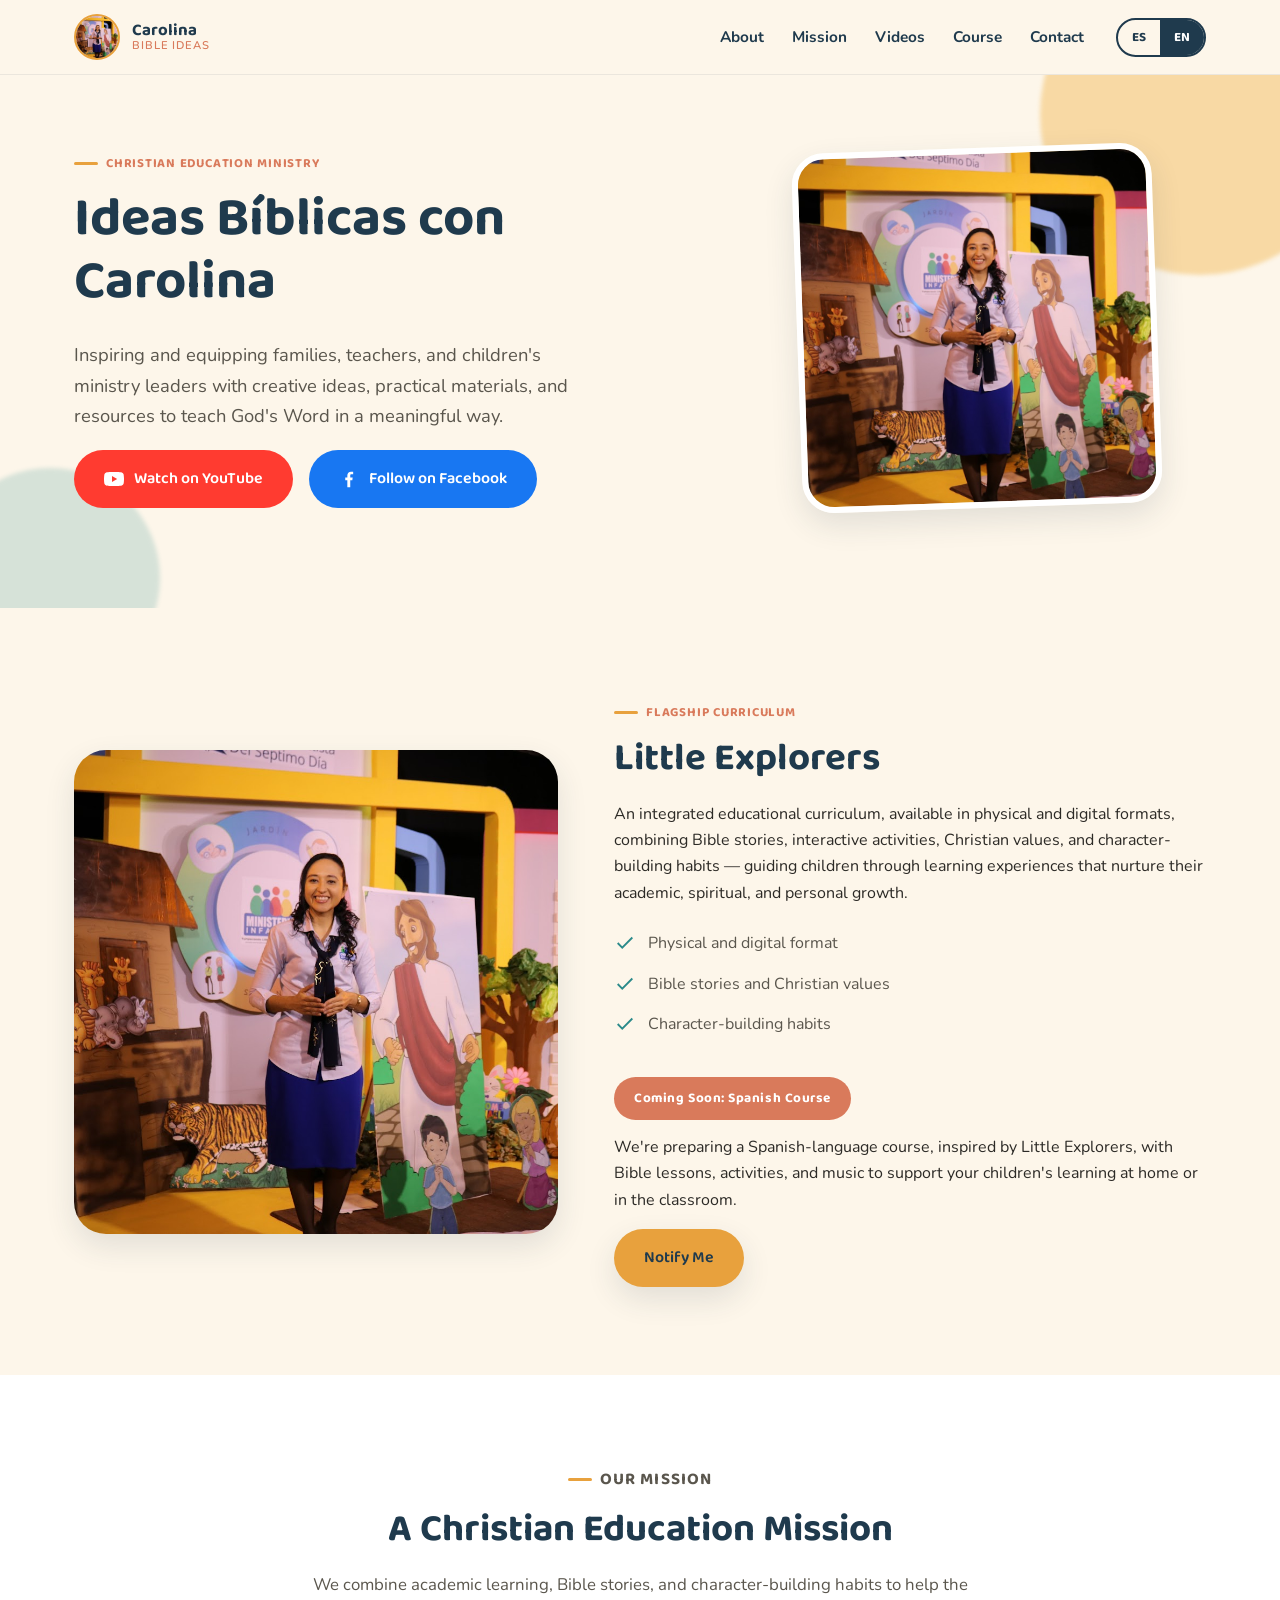
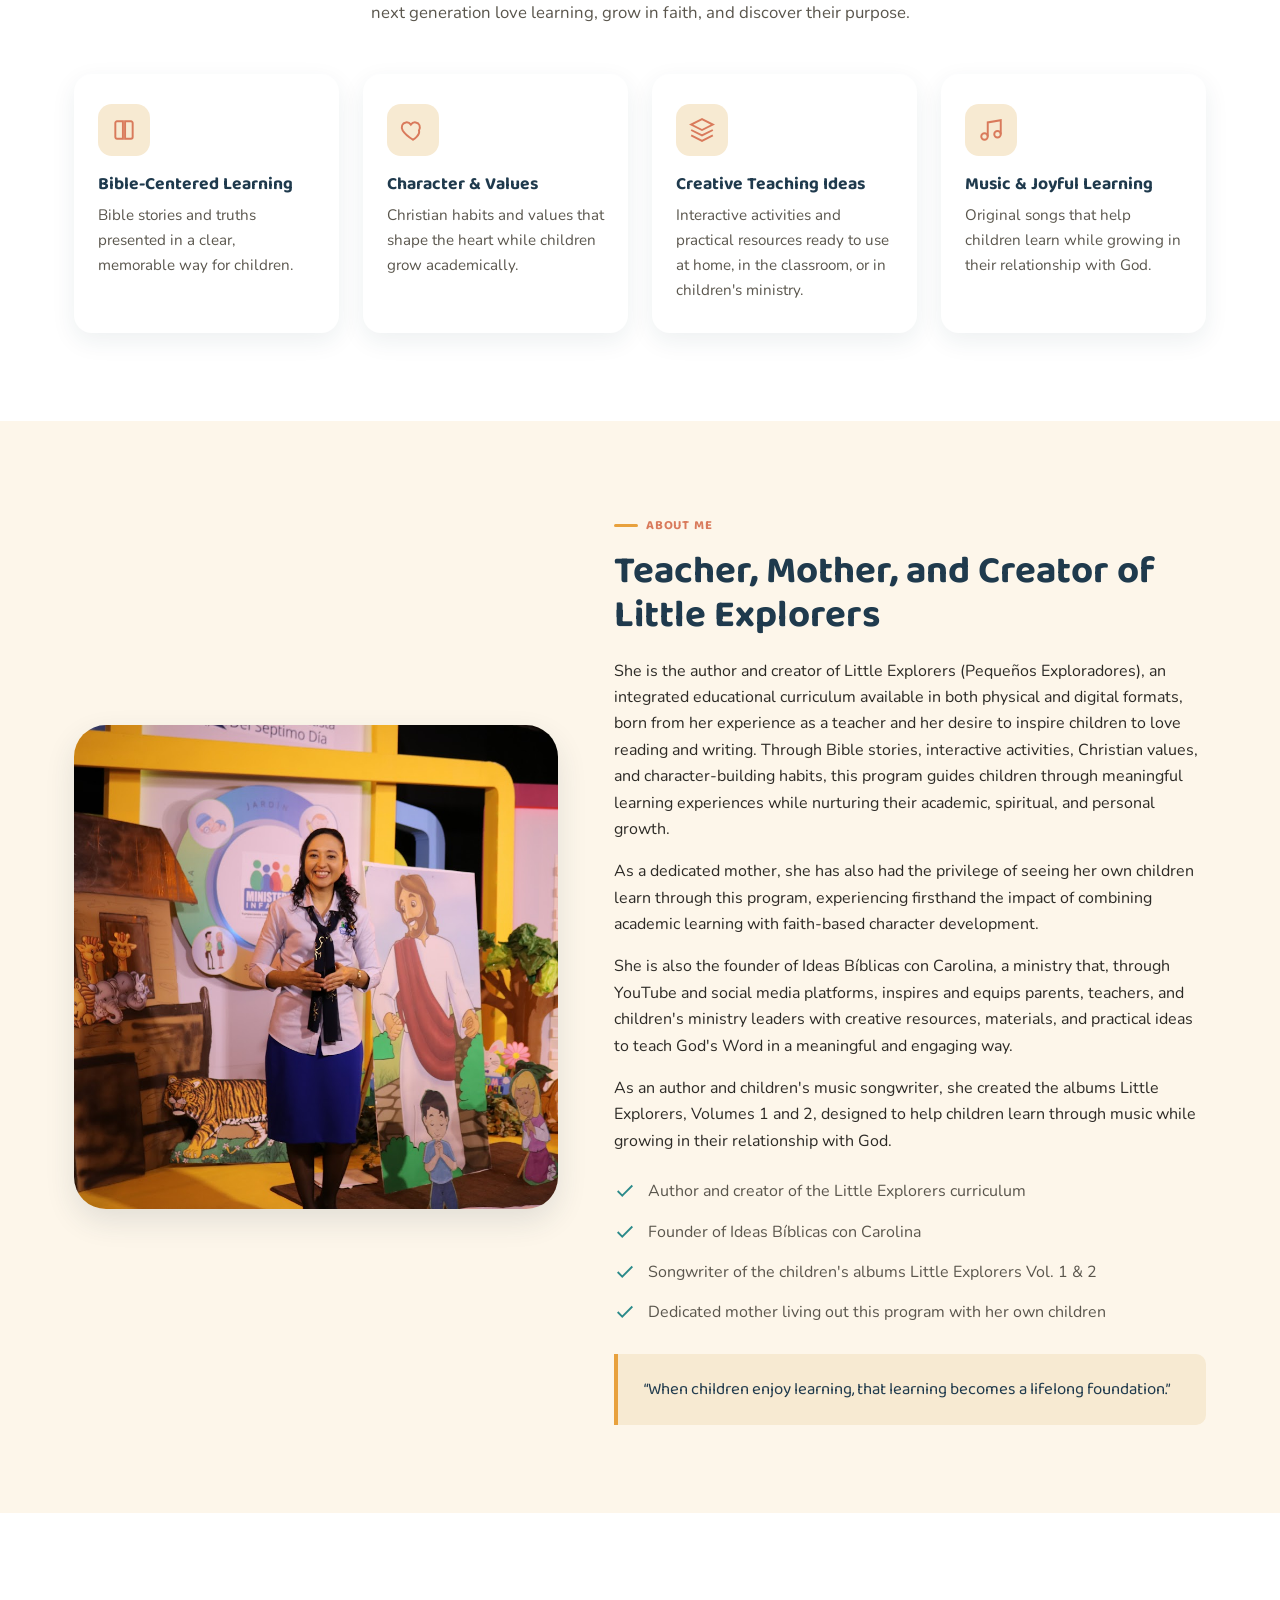
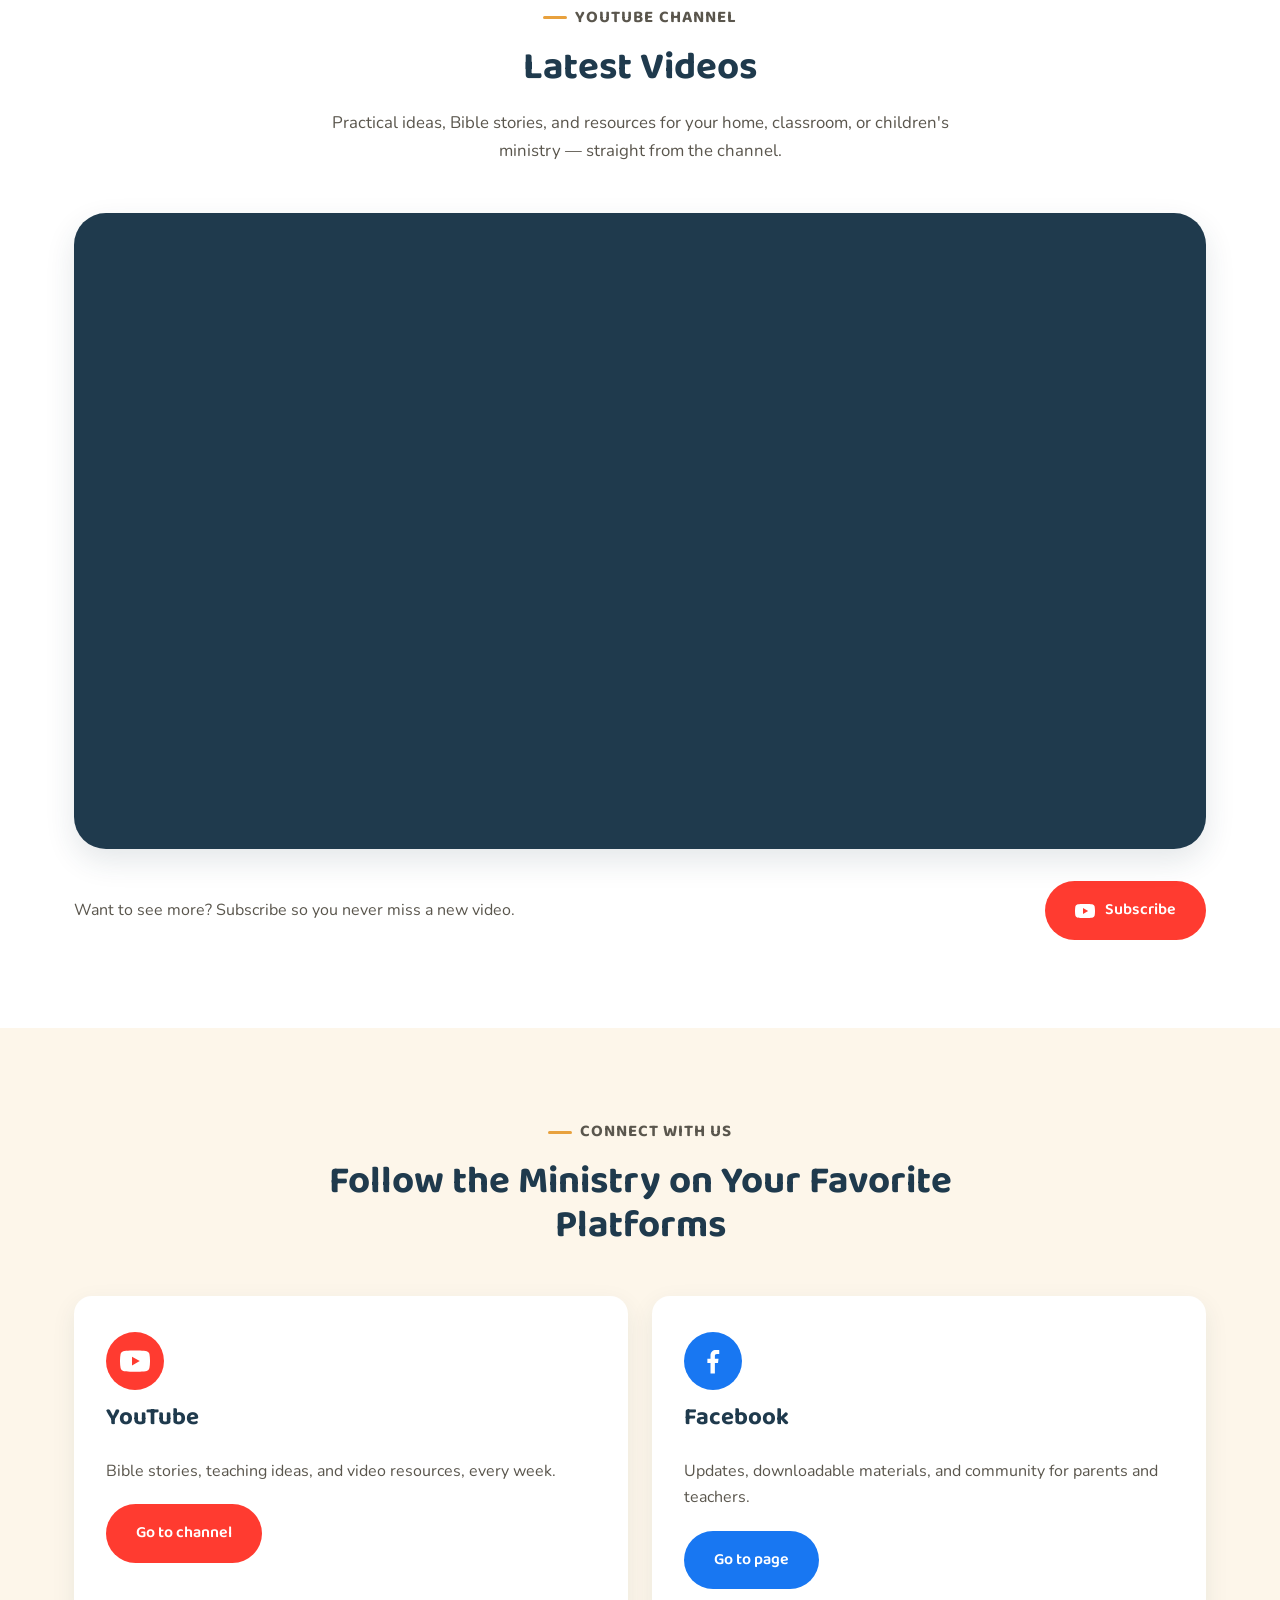
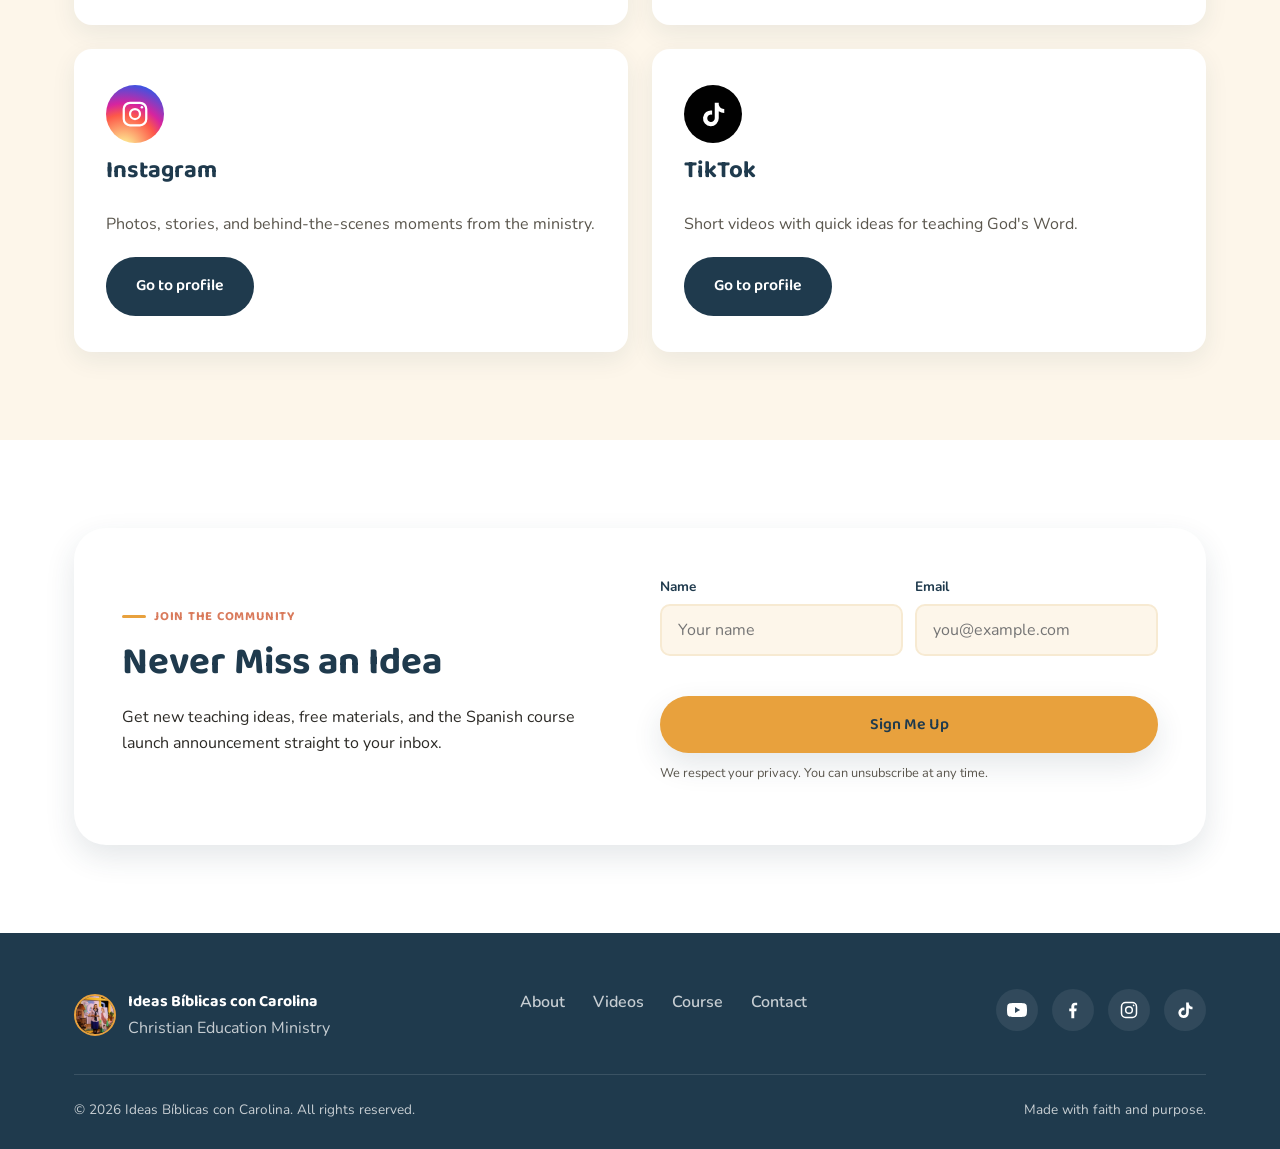
==== commit 022b8c76: "Reorder homepage to feature Little Explorers curriculum second, add Instagram/TikTok links - Remove " ====
--- a/index.html
+++ b/index.html
@@ -87,9 +87,51 @@
         <div class="hero-photo-frame">
           <img src="assets/carolina-avatar.jpg" alt="Carolina" />
         </div>
-        <div class="hero-badge">
-          <span class="dot"></span>
-          <span data-es="Autora de Pequeños Exploradores" data-en="Author of Little Explorers">Autora de Pequeños Exploradores</span>
+      </div>
+    </div>
+  </section>
+
+  <!-- PEQUEÑOS EXPLORADORES / COMING SOON -->
+  <section class="section" id="curso">
+    <div class="container about-grid">
+      <div>
+        <img class="about-photo" src="assets/carolina-avatar.jpg" alt="Pequeños Exploradores" />
+      </div>
+      <div>
+        <p class="eyebrow" data-es="Currículo Insignia" data-en="Flagship Curriculum">Currículo Insignia</p>
+        <h2 data-es="Pequeños Exploradores" data-en="Little Explorers">Pequeños Exploradores</h2>
+        <p data-es="Un currículo educativo integral, disponible en formato físico y digital, que combina historias bíblicas, actividades interactivas, valores cristianos y hábitos que forman el carácter — guiando a los niños en experiencias de aprendizaje que nutren su crecimiento académico, espiritual y personal."
+           data-en="An integrated educational curriculum, available in physical and digital formats, combining Bible stories, interactive activities, Christian values, and character-building habits — guiding children through learning experiences that nurture their academic, spiritual, and personal growth.">
+          Un currículo educativo integral, disponible en formato físico y digital, que combina historias bíblicas, actividades interactivas, valores cristianos y hábitos que forman el carácter — guiando a los niños en experiencias de aprendizaje que nutren su crecimiento académico, espiritual y personal.
+        </p>
+
+        <ul class="credential-list">
+          <li>
+            <svg viewBox="0 0 24 24" fill="none" stroke="currentColor" stroke-width="2"><path d="M20 6 9 17l-5-5"/></svg>
+            <span data-es="Formato físico y digital" data-en="Physical and digital format">Formato físico y digital</span>
+          </li>
+          <li>
+            <svg viewBox="0 0 24 24" fill="none" stroke="currentColor" stroke-width="2"><path d="M20 6 9 17l-5-5"/></svg>
+            <span data-es="Historias bíblicas y valores cristianos" data-en="Bible stories and Christian values">Historias bíblicas y valores cristianos</span>
+          </li>
+          <li>
+            <svg viewBox="0 0 24 24" fill="none" stroke="currentColor" stroke-width="2"><path d="M20 6 9 17l-5-5"/></svg>
+            <span data-es="Hábitos que forman el carácter" data-en="Character-building habits">Hábitos que forman el carácter</span>
+          </li>
+        </ul>
+
+        <div class="btn-row mt-40" style="align-items:center;">
+          <span class="coming-soon-badge" style="background: var(--color-terracotta); color: var(--color-white);" data-es="Próximamente: Curso en Español" data-en="Coming Soon: Spanish Course">Próximamente: Curso en Español</span>
+        </div>
+        <p data-es="Estamos preparando un curso en español, inspirado en Pequeños Exploradores, con lecciones bíblicas, actividades y música para acompañar el aprendizaje de tus niños en casa o en el aula."
+           data-en="We're preparing a Spanish-language course, inspired by Little Explorers, with Bible lessons, activities, and music to support your children's learning at home or in the classroom."
+           style="margin-top: 14px;">
+          Estamos preparando un curso en español, inspirado en Pequeños Exploradores, con lecciones bíblicas, actividades y música para acompañar el aprendizaje de tus niños en casa o en el aula.
+        </p>
+        <div class="btn-row">
+          <a class="btn btn--primary" href="#signup">
+            <span data-es="Quiero enterarme" data-en="Notify Me">Quiero enterarme</span>
+          </a>
         </div>
       </div>
     </div>
@@ -280,25 +322,34 @@
             <span data-es="Ir a la página" data-en="Go to page">Ir a la página</span>
           </a>
         </div>
-      </div>
-    </div>
-  </section>
-
-  <!-- COMING SOON -->
-  <section class="section section--tight" id="curso">
-    <div class="container">
-      <div class="coming-soon">
-        <span class="coming-soon-badge" data-es="Próximamente" data-en="Coming Soon">Próximamente</span>
-        <div>
-          <h2 data-es="Curso de Español — Próximamente" data-en="Spanish Course — Coming Soon">Curso de Español — Próximamente</h2>
-          <p data-es="Estamos preparando un curso en español con lecciones bíblicas, actividades y música para acompañar el aprendizaje de tus niños en casa o en el aula. Regístrate abajo para ser el primero en saberlo."
-             data-en="We're preparing a Spanish-language course with Bible lessons, activities, and music to support your children's learning at home or in the classroom. Sign up below to be the first to know.">
-            Estamos preparando un curso en español con lecciones bíblicas, actividades y música para acompañar el aprendizaje de tus niños en casa o en el aula. Regístrate abajo para ser el primero en saberlo.
-          </p>
-        </div>
-        <a class="btn btn--primary" href="#signup">
-          <span data-es="Quiero enterarme" data-en="Notify Me">Quiero enterarme</span>
-        </a>
+
+        <div class="social-card instagram">
+          <div class="icon-circle">
+            <svg viewBox="0 0 24 24" fill="none" stroke="currentColor" stroke-width="1.8" aria-hidden="true"><rect x="3" y="3" width="18" height="18" rx="5"/><circle cx="12" cy="12" r="4"/><circle cx="17.5" cy="6.5" r="1" fill="currentColor" stroke="none"/></svg>
+          </div>
+          <h3 data-es="Instagram" data-en="Instagram">Instagram</h3>
+          <p data-es="Fotos, historias y momentos detrás de cámaras del ministerio."
+             data-en="Photos, stories, and behind-the-scenes moments from the ministry.">
+            Fotos, historias y momentos detrás de cámaras del ministerio.
+          </p>
+          <a class="btn btn--dark" href="https://www.instagram.com/ideasbiblicasconcarolina?utm_source=qr" target="_blank" rel="noopener">
+            <span data-es="Ir al perfil" data-en="Go to profile">Ir al perfil</span>
+          </a>
+        </div>
+
+        <div class="social-card tiktok">
+          <div class="icon-circle">
+            <svg viewBox="0 0 24 24" fill="currentColor" aria-hidden="true"><path d="M16.6 3h-3.2v12.4a3 3 0 1 1-2.1-2.9v-3.3a6.3 6.3 0 1 0 5.3 6.2V9.8a7.5 7.5 0 0 0 4.4 1.4V8a4.2 4.2 0 0 1-4.4-5Z"/></svg>
+          </div>
+          <h3 data-es="TikTok" data-en="TikTok">TikTok</h3>
+          <p data-es="Videos cortos con ideas rápidas para enseñar la Palabra de Dios."
+             data-en="Short videos with quick ideas for teaching God's Word.">
+            Videos cortos con ideas rápidas para enseñar la Palabra de Dios.
+          </p>
+          <a class="btn btn--dark" href="https://share.google/8j9BSbG5r9AAE7Sj8" target="_blank" rel="noopener">
+            <span data-es="Ir al perfil" data-en="Go to profile">Ir al perfil</span>
+          </a>
+        </div>
       </div>
     </div>
   </section>
@@ -367,6 +418,12 @@
         <a href="https://www.facebook.com/ideasbiblicasconcarolina/?locale=es_LA" target="_blank" rel="noopener" aria-label="Facebook">
           <svg viewBox="0 0 24 24" fill="currentColor" aria-hidden="true"><path d="M13.5 22v-8.5H16l.4-3.4h-2.9V7.9c0-1 .3-1.6 1.7-1.6h1.8V3.3c-.3 0-1.4-.1-2.6-.1-2.6 0-4.4 1.6-4.4 4.5v2.4H7.5v3.4H10V22Z"/></svg>
         </a>
+        <a href="https://www.instagram.com/ideasbiblicasconcarolina?utm_source=qr" target="_blank" rel="noopener" aria-label="Instagram">
+          <svg viewBox="0 0 24 24" fill="none" stroke="currentColor" stroke-width="1.8" aria-hidden="true"><rect x="3" y="3" width="18" height="18" rx="5"/><circle cx="12" cy="12" r="4"/><circle cx="17.5" cy="6.5" r="1" fill="currentColor" stroke="none"/></svg>
+        </a>
+        <a href="https://share.google/8j9BSbG5r9AAE7Sj8" target="_blank" rel="noopener" aria-label="TikTok">
+          <svg viewBox="0 0 24 24" fill="currentColor" aria-hidden="true"><path d="M16.6 3h-3.2v12.4a3 3 0 1 1-2.1-2.9v-3.3a6.3 6.3 0 1 0 5.3 6.2V9.8a7.5 7.5 0 0 0 4.4 1.4V8a4.2 4.2 0 0 1-4.4-5Z"/></svg>
+        </a>
       </div>
     </div>
     <div class="footer-bottom">
--- a/css/style.css
+++ b/css/style.css
@@ -553,6 +553,8 @@
 
 .social-card.youtube .icon-circle { background: #ff3b30; }
 .social-card.facebook .icon-circle { background: #1877f2; }
+.social-card.instagram .icon-circle { background: radial-gradient(circle at 30% 110%, #fdf497 0%, #fdf497 5%, #fd5949 45%, #d6249f 60%, #285AEB 90%); }
+.social-card.tiktok .icon-circle { background: #010101; }
 
 .social-card p { color: var(--color-ink-soft); margin-bottom: 6px; }
 
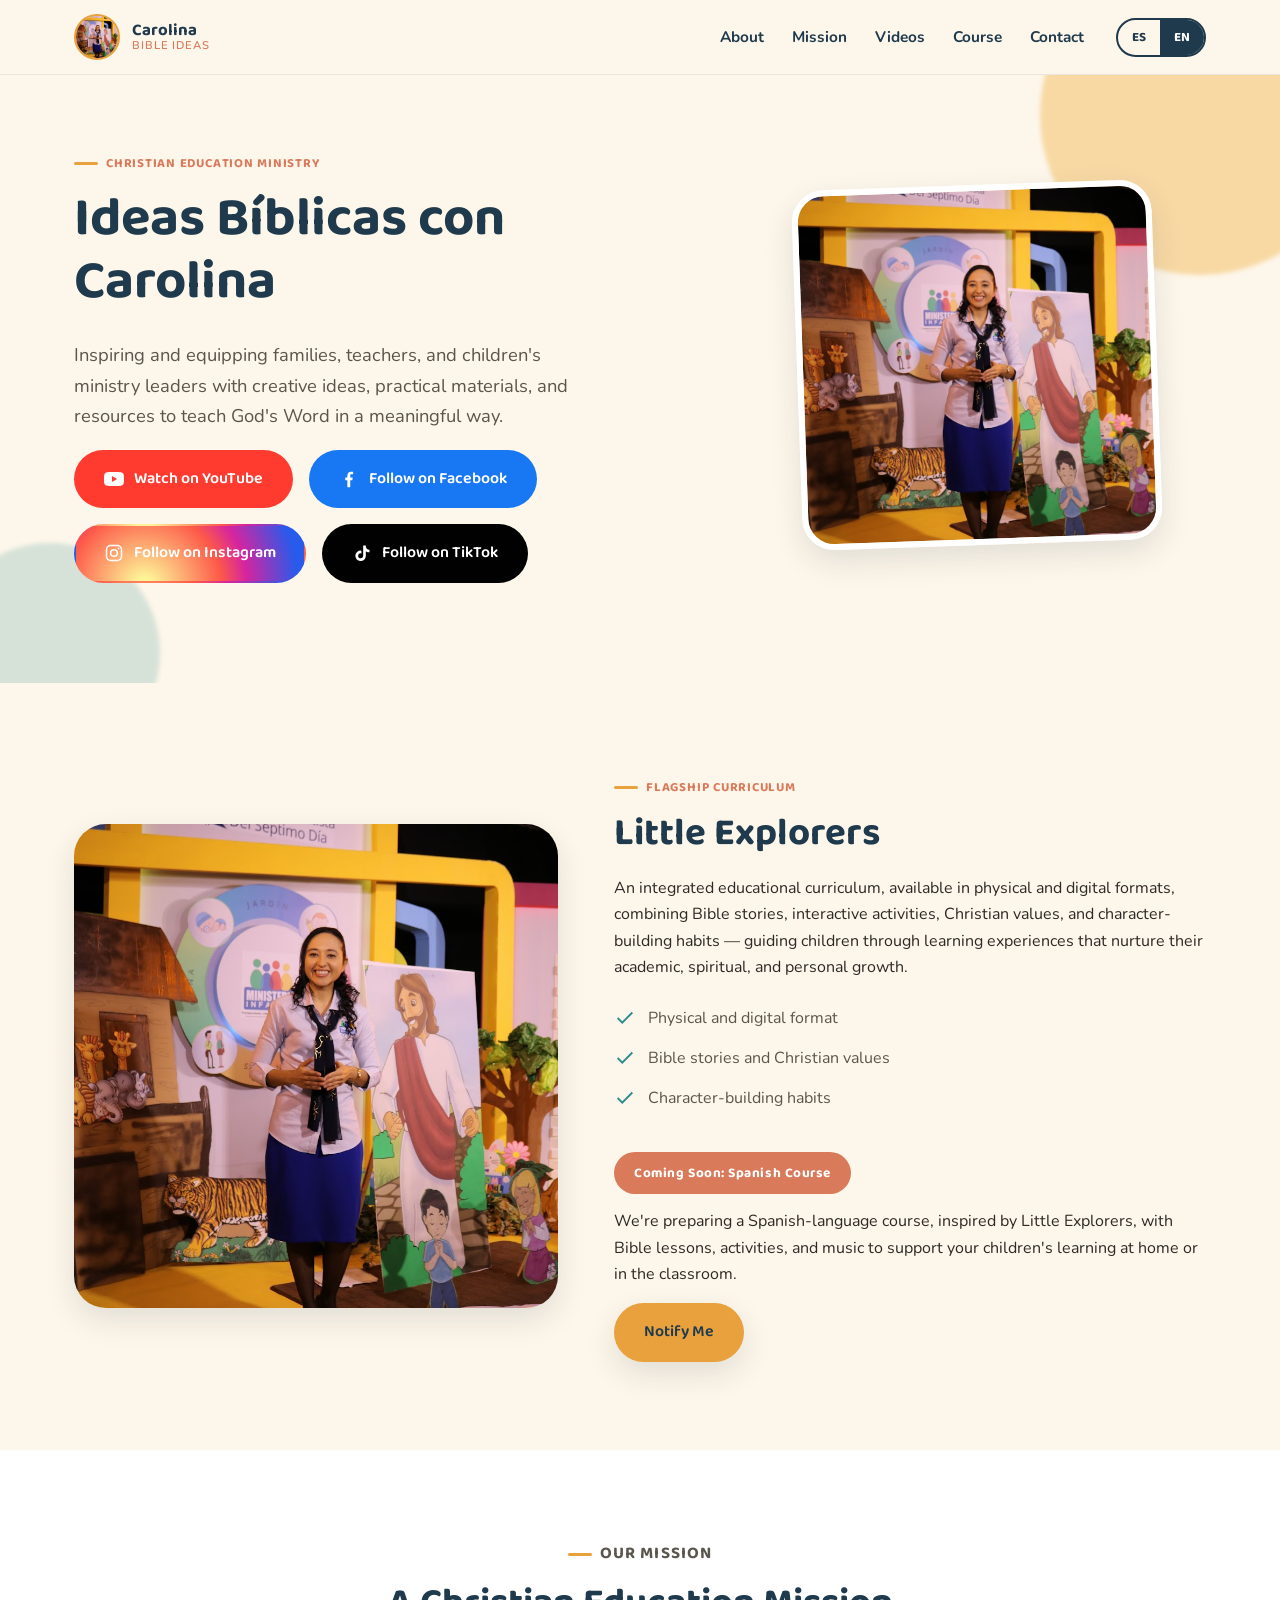
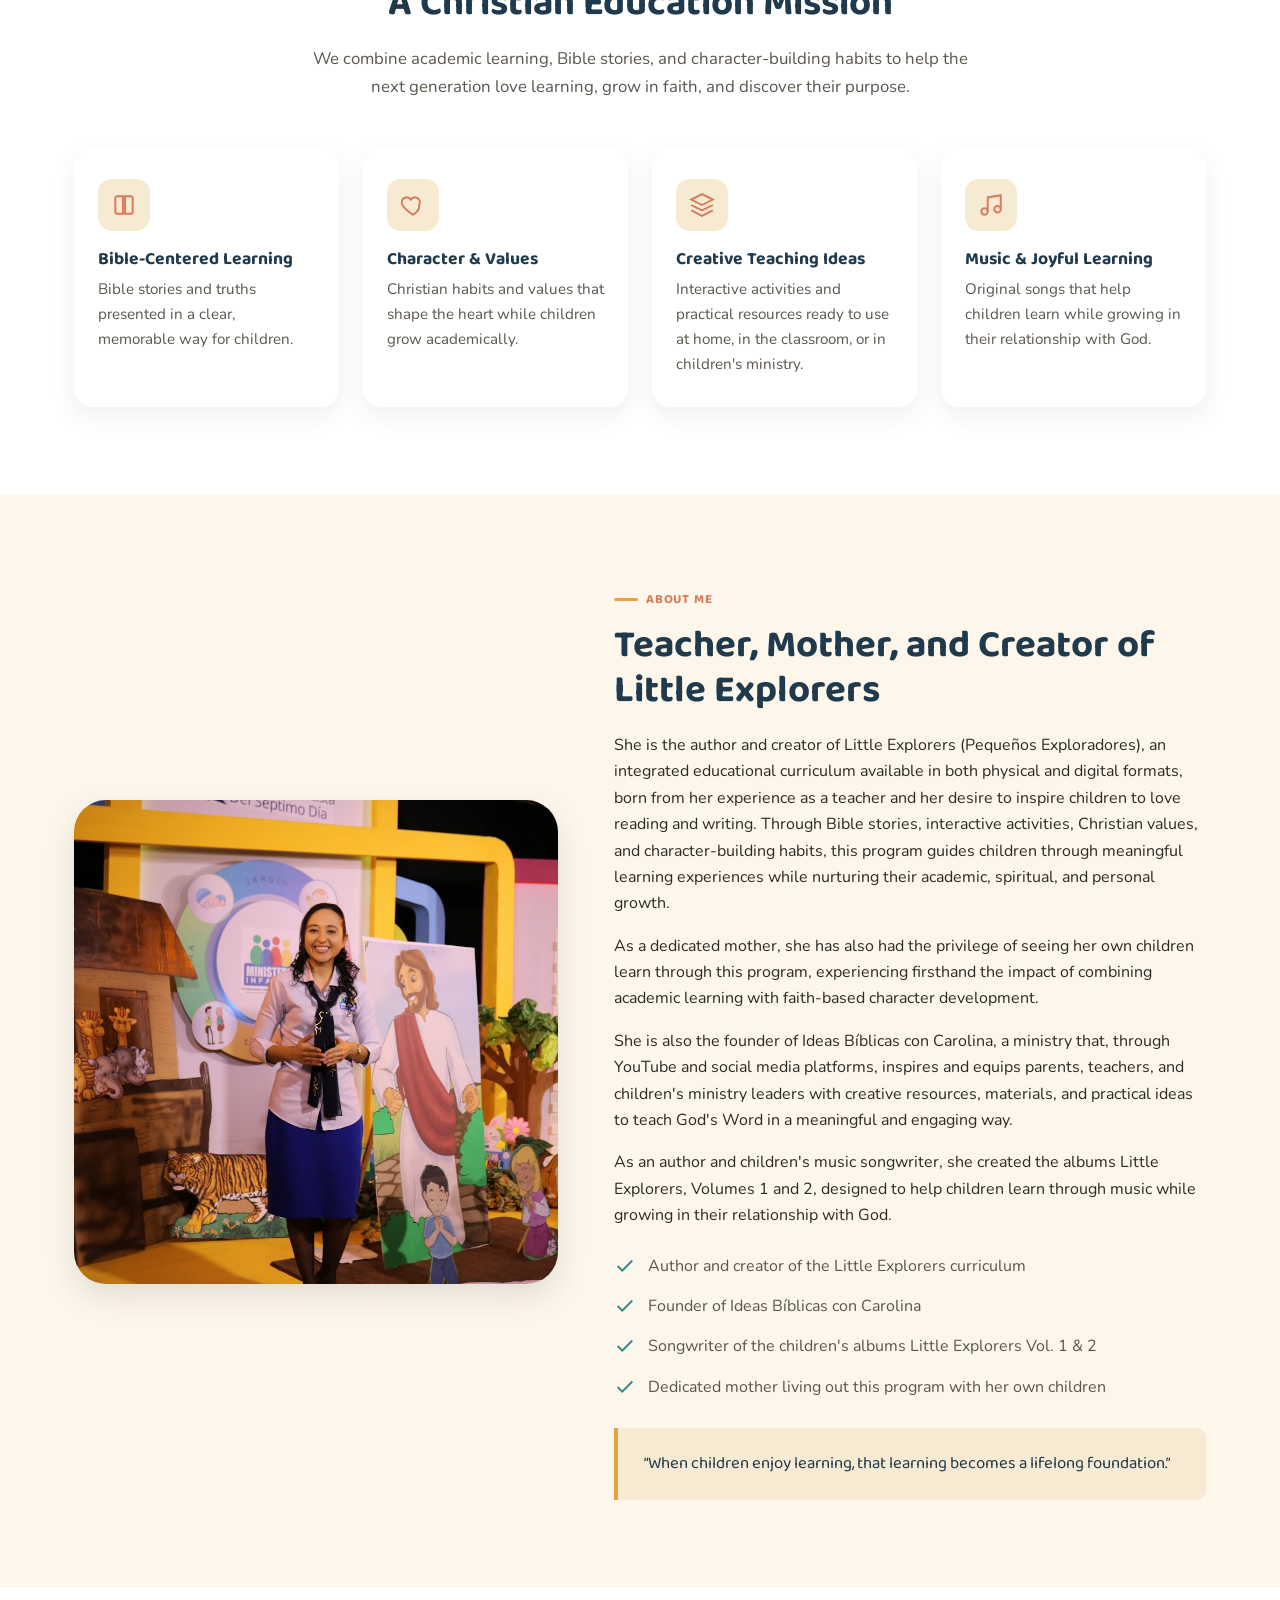
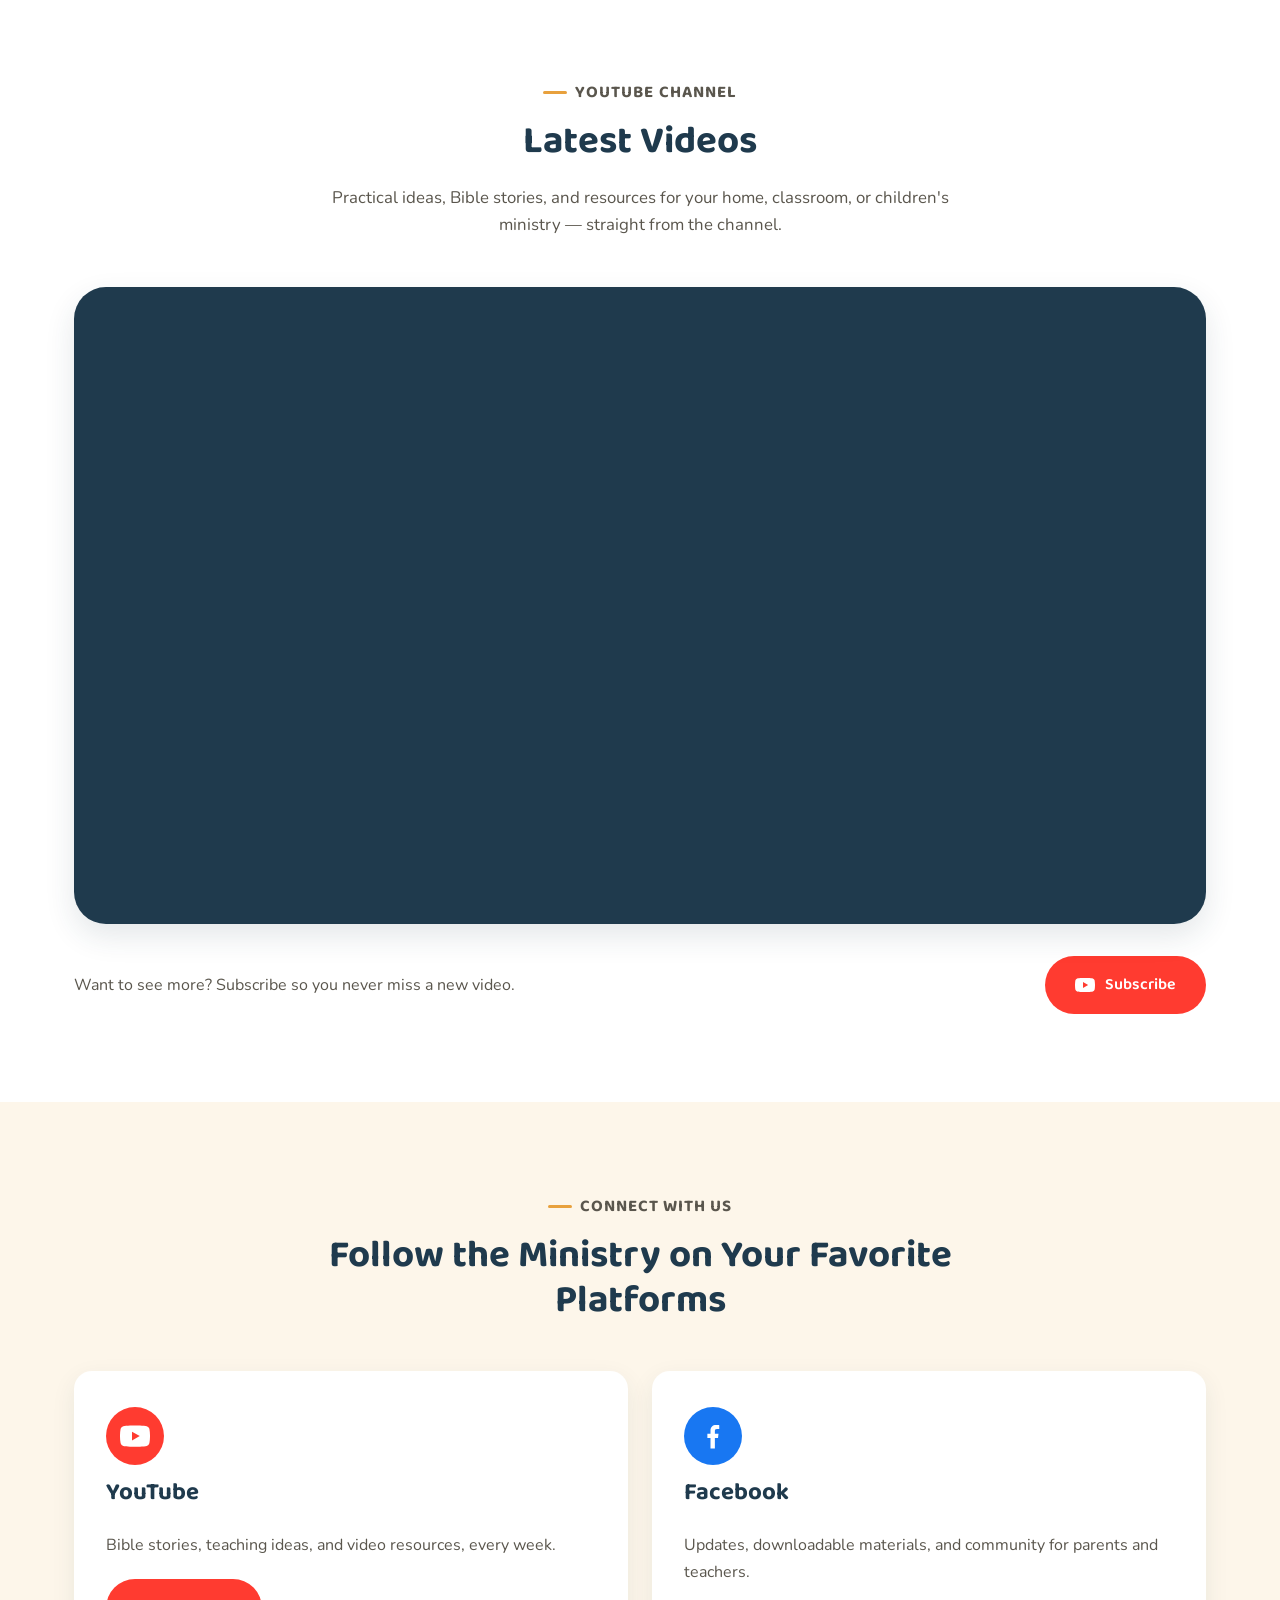
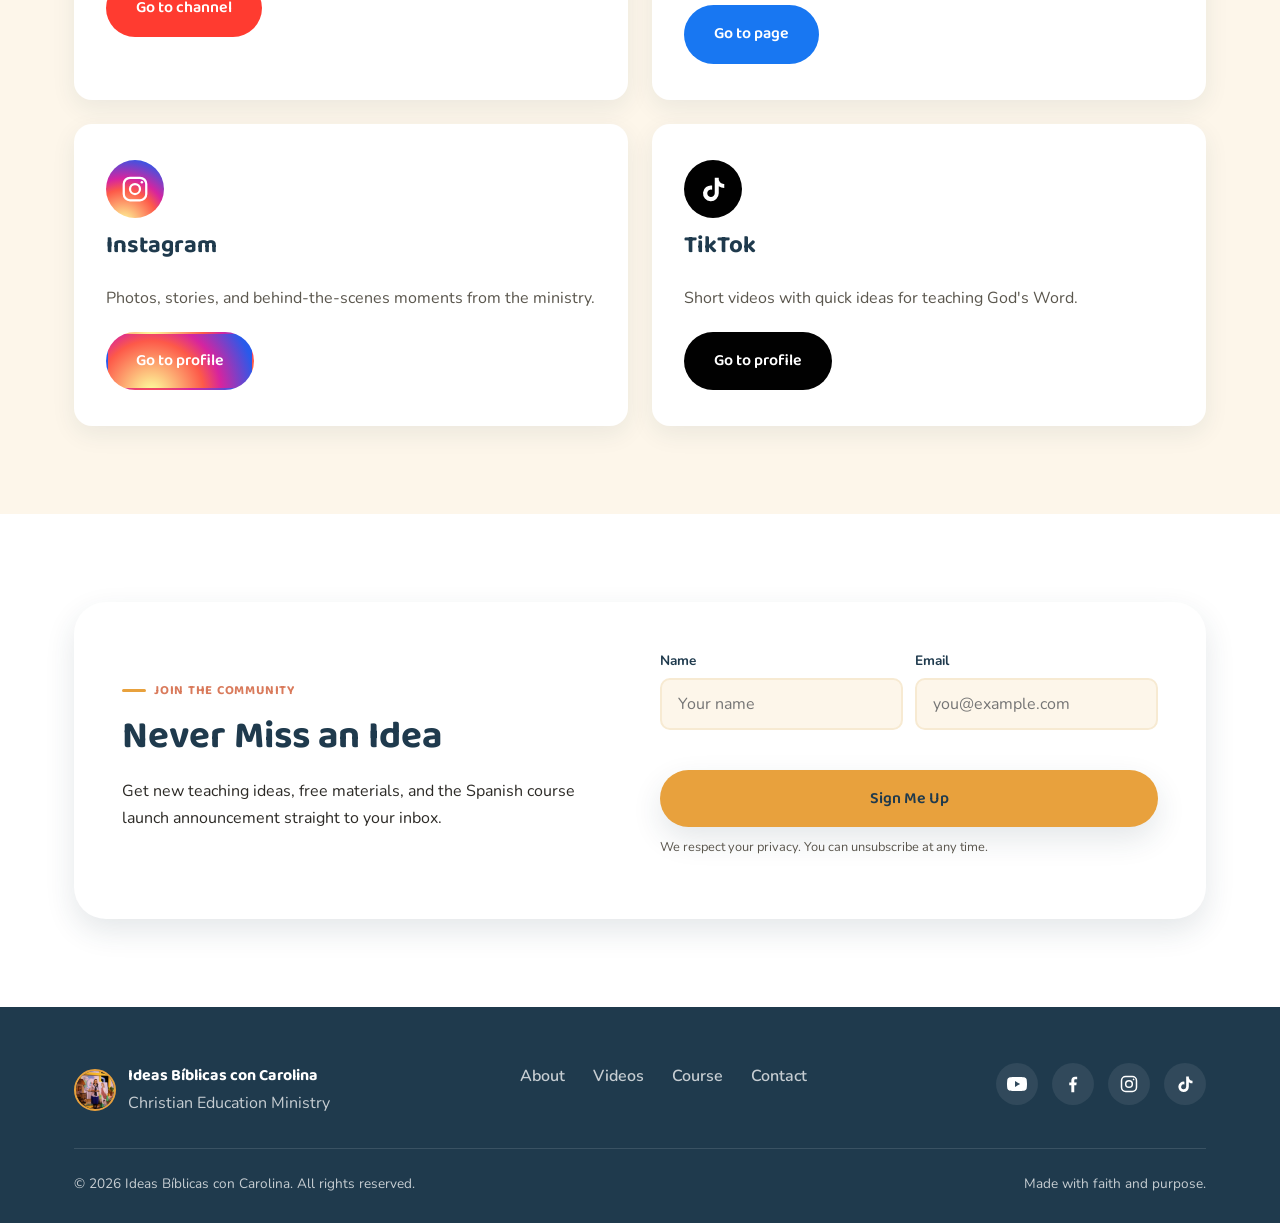
==== commit 95b8479a: "Add Instagram and TikTok buttons matching YouTube/Facebook style Hero now has all four follow button" ====
--- a/index.html
+++ b/index.html
@@ -81,6 +81,14 @@
             <svg viewBox="0 0 24 24" fill="currentColor" aria-hidden="true"><path d="M13.5 22v-8.5H16l.4-3.4h-2.9V7.9c0-1 .3-1.6 1.7-1.6h1.8V3.3c-.3 0-1.4-.1-2.6-.1-2.6 0-4.4 1.6-4.4 4.5v2.4H7.5v3.4H10V22Z"/></svg>
             <span data-es="Síguenos en Facebook" data-en="Follow on Facebook">Síguenos en Facebook</span>
           </a>
+          <a class="btn btn--instagram" href="https://www.instagram.com/ideasbiblicasconcarolina?utm_source=qr" target="_blank" rel="noopener">
+            <svg viewBox="0 0 24 24" fill="none" stroke="currentColor" stroke-width="1.8" aria-hidden="true"><rect x="3" y="3" width="18" height="18" rx="5"/><circle cx="12" cy="12" r="4"/><circle cx="17.5" cy="6.5" r="1" fill="currentColor" stroke="none"/></svg>
+            <span data-es="Síguenos en Instagram" data-en="Follow on Instagram">Síguenos en Instagram</span>
+          </a>
+          <a class="btn btn--tiktok" href="https://share.google/8j9BSbG5r9AAE7Sj8" target="_blank" rel="noopener">
+            <svg viewBox="0 0 24 24" fill="currentColor" aria-hidden="true"><path d="M16.6 3h-3.2v12.4a3 3 0 1 1-2.1-2.9v-3.3a6.3 6.3 0 1 0 5.3 6.2V9.8a7.5 7.5 0 0 0 4.4 1.4V8a4.2 4.2 0 0 1-4.4-5Z"/></svg>
+            <span data-es="Síguenos en TikTok" data-en="Follow on TikTok">Síguenos en TikTok</span>
+          </a>
         </div>
       </div>
       <div class="hero-art">
@@ -332,7 +340,7 @@
              data-en="Photos, stories, and behind-the-scenes moments from the ministry.">
             Fotos, historias y momentos detrás de cámaras del ministerio.
           </p>
-          <a class="btn btn--dark" href="https://www.instagram.com/ideasbiblicasconcarolina?utm_source=qr" target="_blank" rel="noopener">
+          <a class="btn btn--instagram" href="https://www.instagram.com/ideasbiblicasconcarolina?utm_source=qr" target="_blank" rel="noopener">
             <span data-es="Ir al perfil" data-en="Go to profile">Ir al perfil</span>
           </a>
         </div>
@@ -346,7 +354,7 @@
              data-en="Short videos with quick ideas for teaching God's Word.">
             Videos cortos con ideas rápidas para enseñar la Palabra de Dios.
           </p>
-          <a class="btn btn--dark" href="https://share.google/8j9BSbG5r9AAE7Sj8" target="_blank" rel="noopener">
+          <a class="btn btn--tiktok" href="https://share.google/8j9BSbG5r9AAE7Sj8" target="_blank" rel="noopener">
             <span data-es="Ir al perfil" data-en="Go to profile">Ir al perfil</span>
           </a>
         </div>
--- a/css/style.css
+++ b/css/style.css
@@ -170,6 +170,15 @@
 .btn--facebook { background: #1877f2; color: var(--color-white); }
 .btn--facebook:hover { background: #1466d1; }
 
+.btn--instagram {
+  background: radial-gradient(circle at 30% 110%, #fdf497 0%, #fdf497 5%, #fd5949 45%, #d6249f 60%, #285AEB 90%);
+  color: var(--color-white);
+}
+.btn--instagram:hover { filter: brightness(1.08); }
+
+.btn--tiktok { background: #010101; color: var(--color-white); }
+.btn--tiktok:hover { background: #232323; }
+
 .btn--block { width: 100%; }
 
 .btn-row {
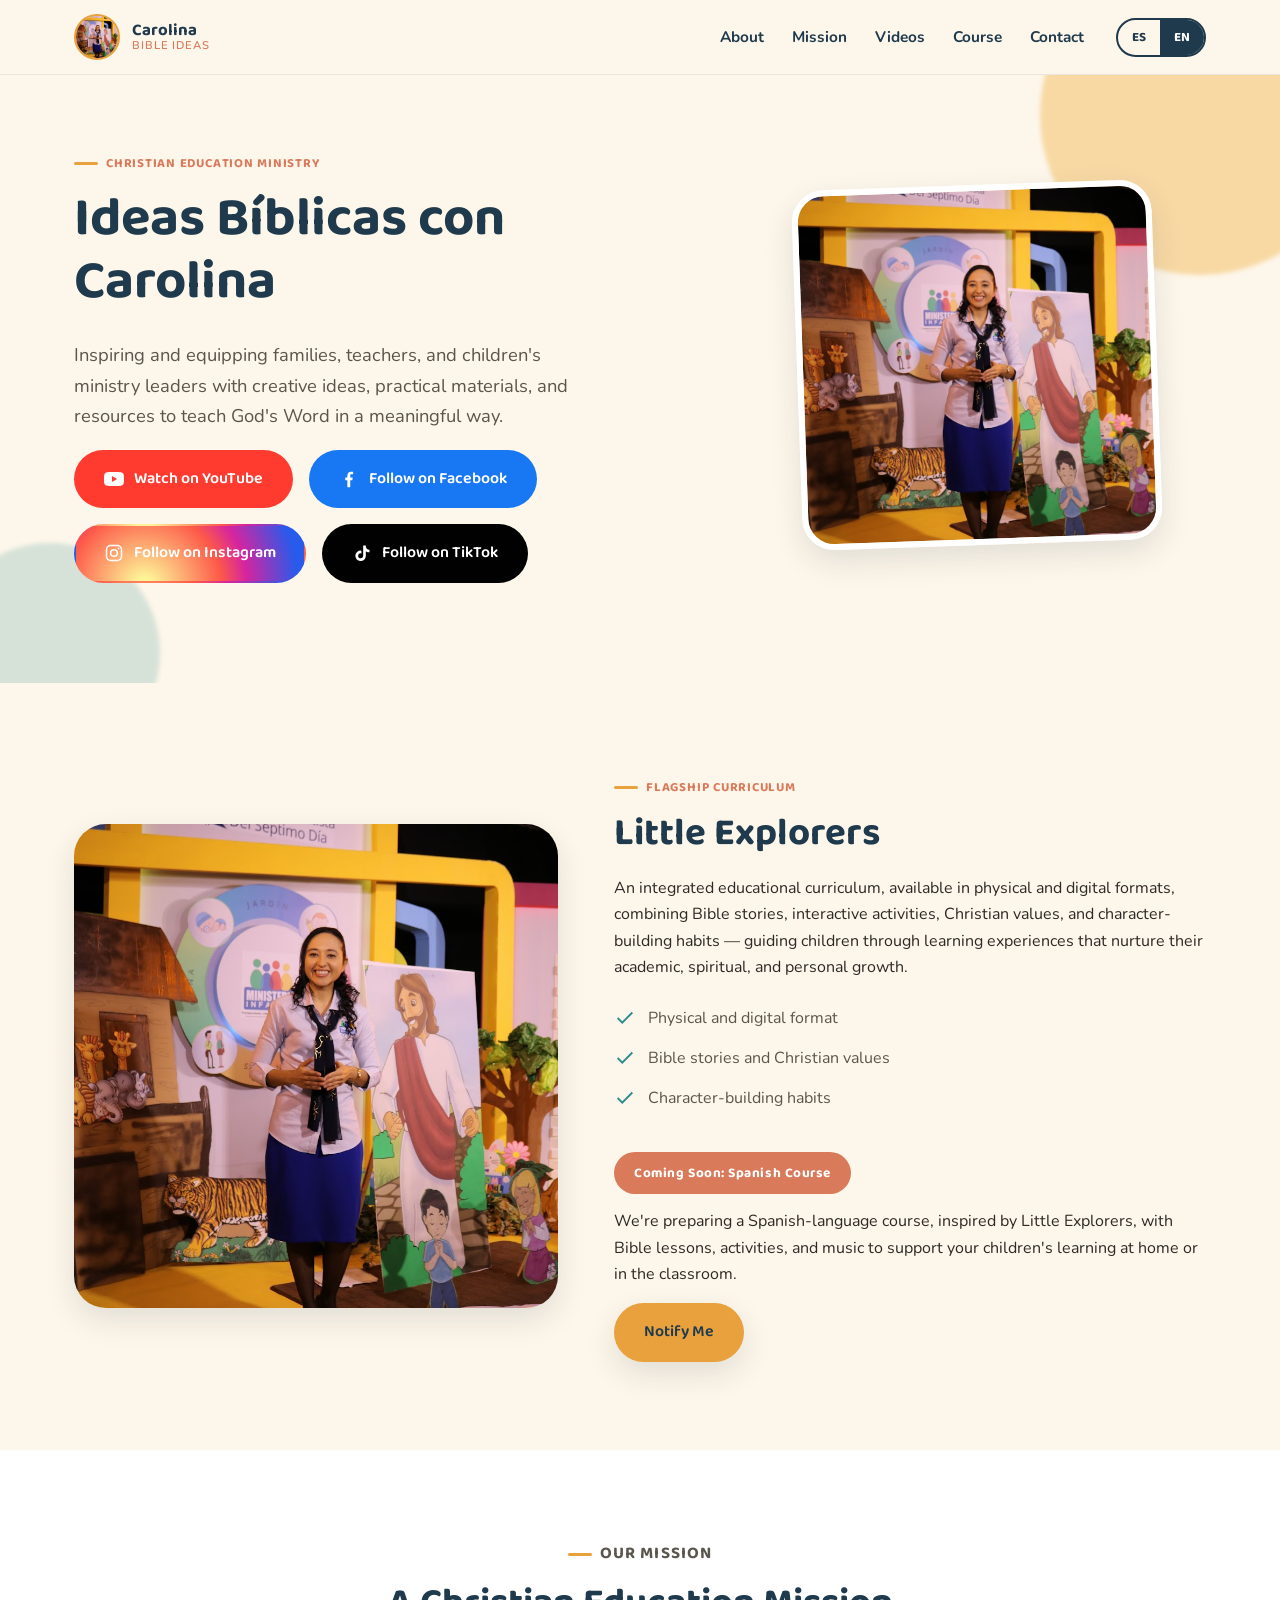
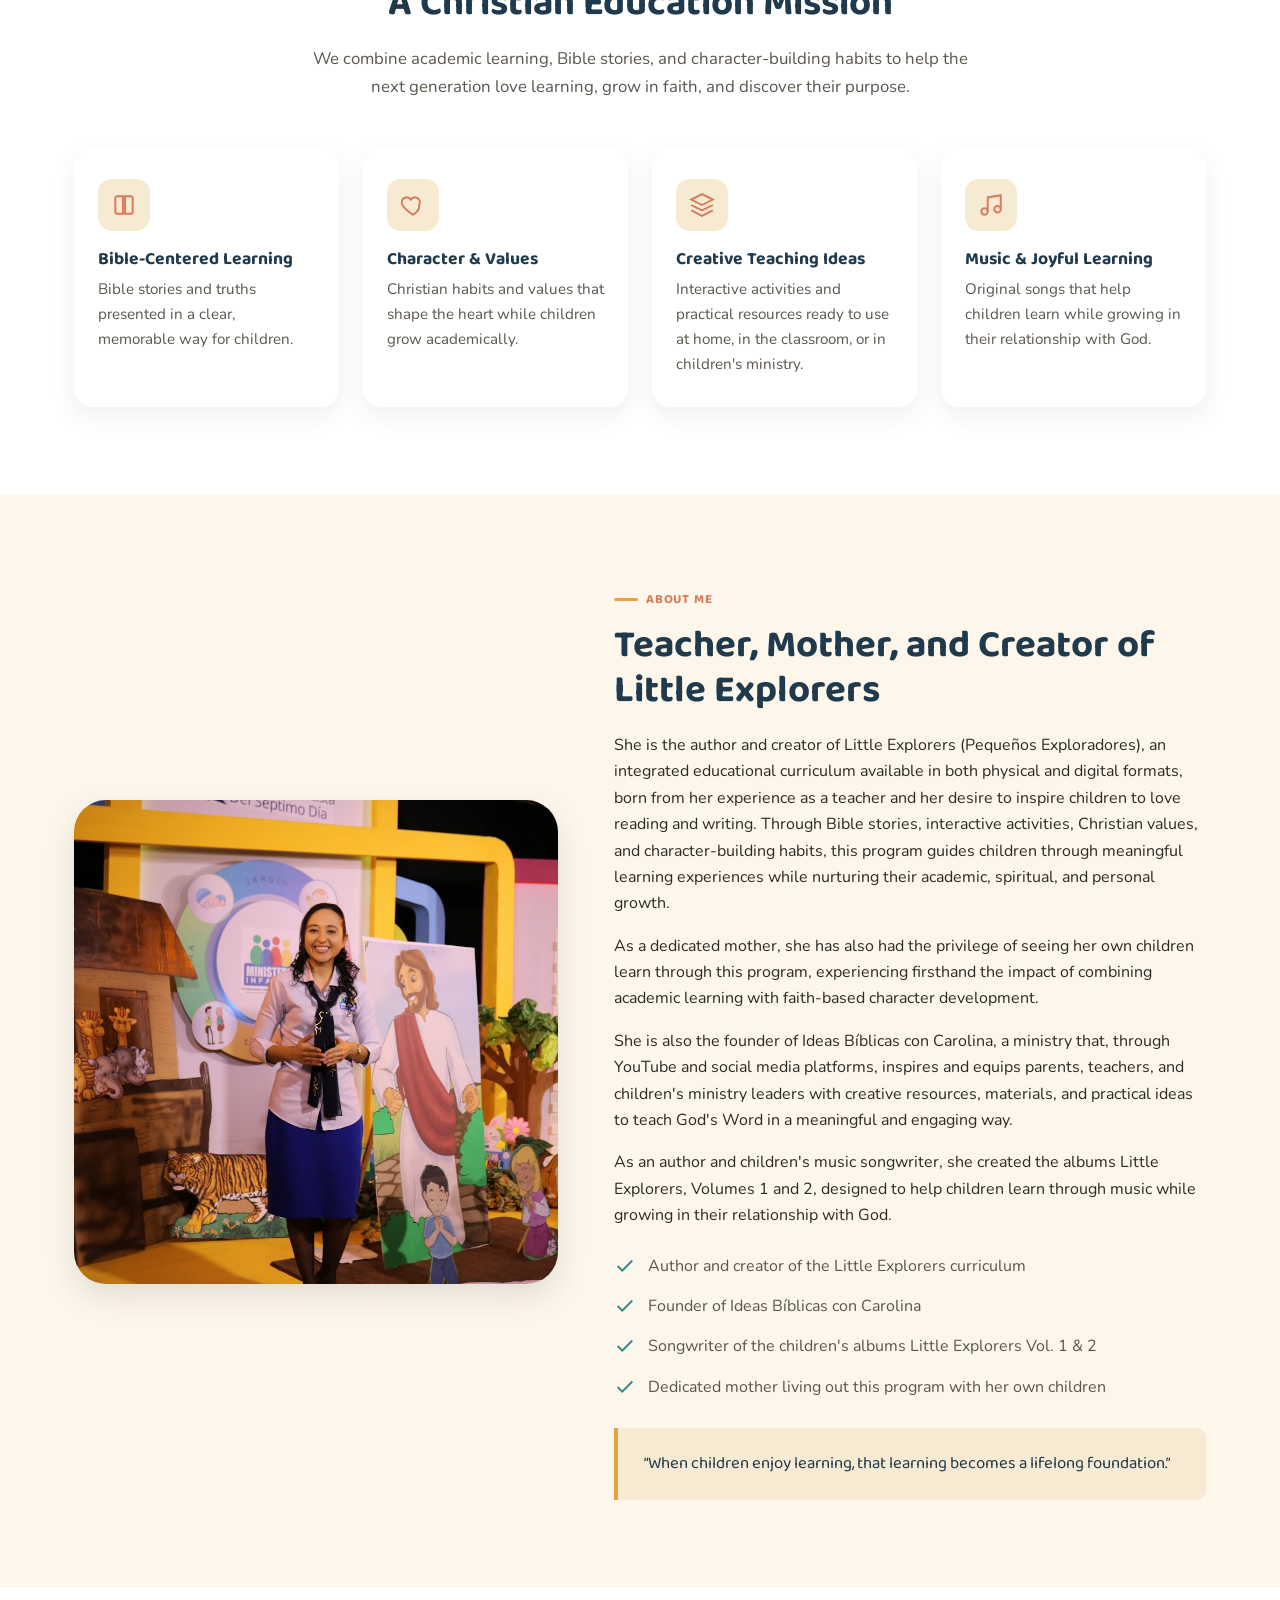
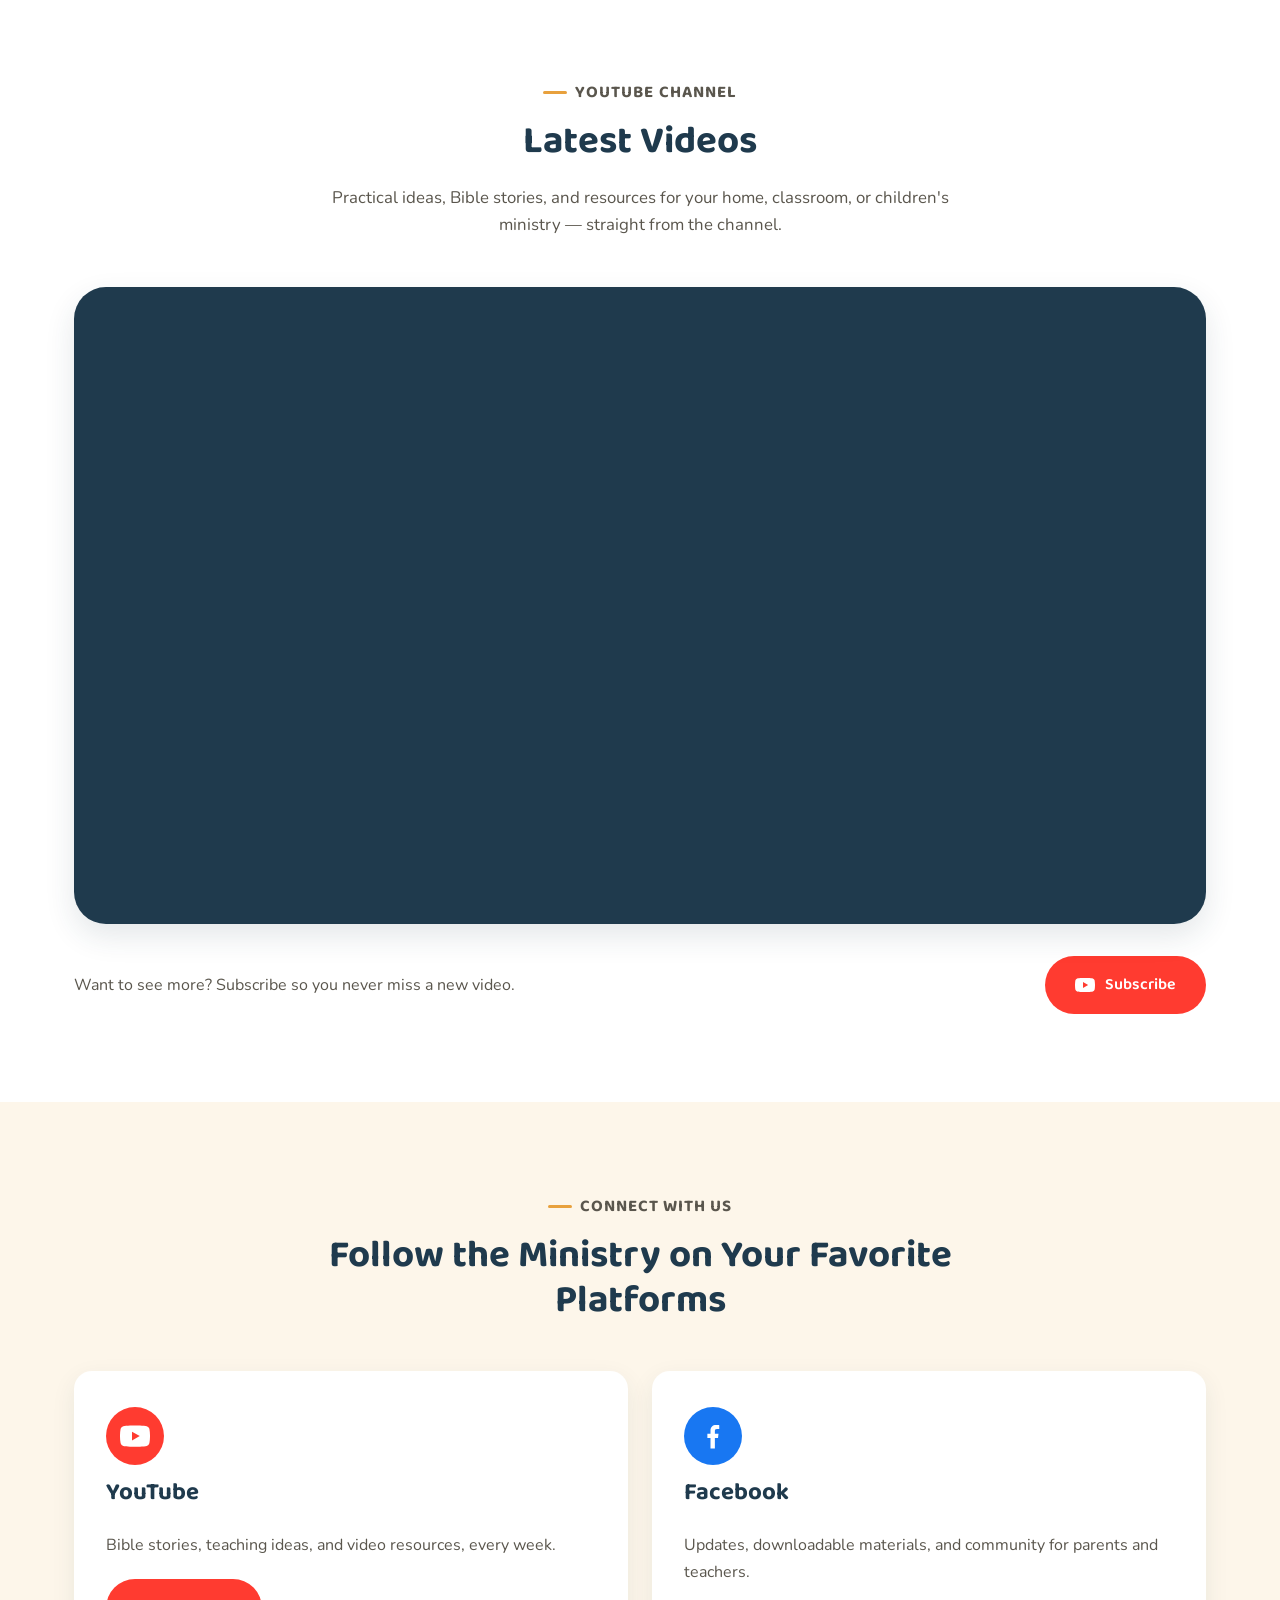
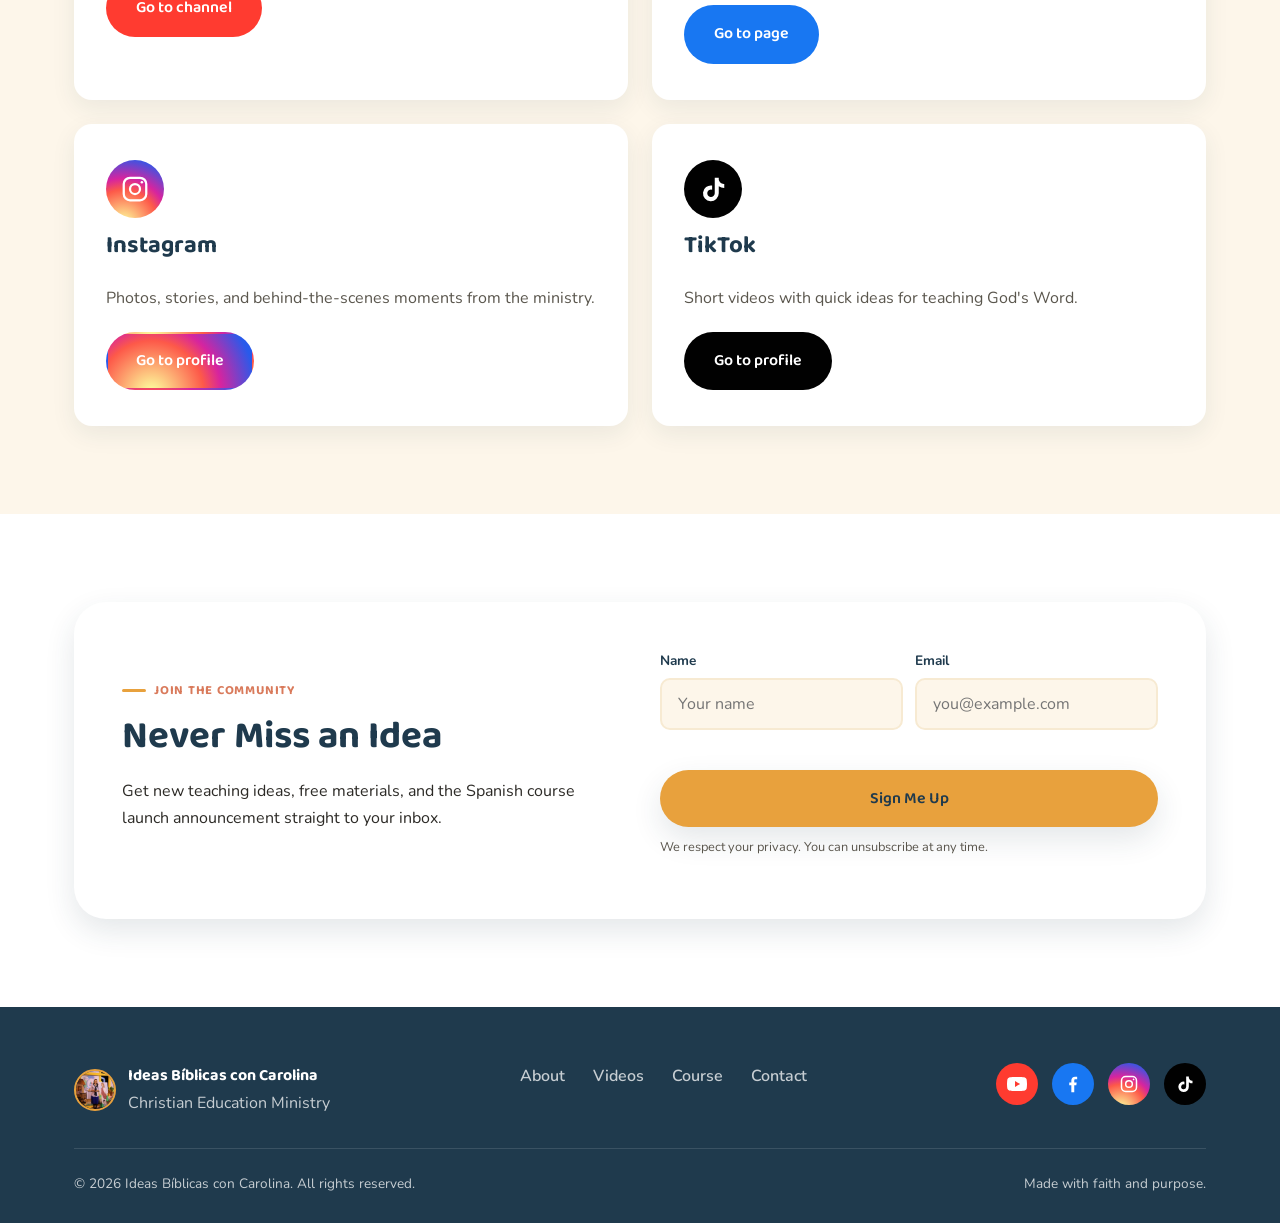
==== commit 3d525aa4: "Give footer social icons brand-colored bubbles Each footer icon (YouTube, Facebook, Instagram, TikTo" ====
--- a/index.html
+++ b/index.html
@@ -420,16 +420,16 @@
         <li><a href="contact.html" data-es="Contacto" data-en="Contact">Contacto</a></li>
       </ul>
       <div class="footer-social">
-        <a href="https://www.youtube.com/@ideasbiblicasconcarolina6778" target="_blank" rel="noopener" aria-label="YouTube">
+        <a class="youtube" href="https://www.youtube.com/@ideasbiblicasconcarolina6778" target="_blank" rel="noopener" aria-label="YouTube">
           <svg viewBox="0 0 24 24" fill="currentColor" aria-hidden="true"><path d="M23.5 6.2a3 3 0 0 0-2.1-2.1C19.5 3.5 12 3.5 12 3.5s-7.5 0-9.4.6A3 3 0 0 0 .5 6.2 31 31 0 0 0 0 12a31 31 0 0 0 .5 5.8 3 3 0 0 0 2.1 2.1c1.9.6 9.4.6 9.4.6s7.5 0 9.4-.6a3 3 0 0 0 2.1-2.1A31 31 0 0 0 24 12a31 31 0 0 0-.5-5.8ZM9.6 15.5V8.5L15.8 12Z"/></svg>
         </a>
-        <a href="https://www.facebook.com/ideasbiblicasconcarolina/?locale=es_LA" target="_blank" rel="noopener" aria-label="Facebook">
+        <a class="facebook" href="https://www.facebook.com/ideasbiblicasconcarolina/?locale=es_LA" target="_blank" rel="noopener" aria-label="Facebook">
           <svg viewBox="0 0 24 24" fill="currentColor" aria-hidden="true"><path d="M13.5 22v-8.5H16l.4-3.4h-2.9V7.9c0-1 .3-1.6 1.7-1.6h1.8V3.3c-.3 0-1.4-.1-2.6-.1-2.6 0-4.4 1.6-4.4 4.5v2.4H7.5v3.4H10V22Z"/></svg>
         </a>
-        <a href="https://www.instagram.com/ideasbiblicasconcarolina?utm_source=qr" target="_blank" rel="noopener" aria-label="Instagram">
+        <a class="instagram" href="https://www.instagram.com/ideasbiblicasconcarolina?utm_source=qr" target="_blank" rel="noopener" aria-label="Instagram">
           <svg viewBox="0 0 24 24" fill="none" stroke="currentColor" stroke-width="1.8" aria-hidden="true"><rect x="3" y="3" width="18" height="18" rx="5"/><circle cx="12" cy="12" r="4"/><circle cx="17.5" cy="6.5" r="1" fill="currentColor" stroke="none"/></svg>
         </a>
-        <a href="https://share.google/8j9BSbG5r9AAE7Sj8" target="_blank" rel="noopener" aria-label="TikTok">
+        <a class="tiktok" href="https://share.google/8j9BSbG5r9AAE7Sj8" target="_blank" rel="noopener" aria-label="TikTok">
           <svg viewBox="0 0 24 24" fill="currentColor" aria-hidden="true"><path d="M16.6 3h-3.2v12.4a3 3 0 1 1-2.1-2.9v-3.3a6.3 6.3 0 1 0 5.3 6.2V9.8a7.5 7.5 0 0 0 4.4 1.4V8a4.2 4.2 0 0 1-4.4-5Z"/></svg>
         </a>
       </div>
--- a/css/style.css
+++ b/css/style.css
@@ -756,16 +756,22 @@
   width: 42px;
   height: 42px;
   border-radius: 50%;
-  background: rgba(255, 255, 255, 0.08);
   display: flex;
   align-items: center;
   justify-content: center;
   color: var(--color-white);
   text-decoration: none;
-  transition: background 0.2s ease;
-}
-
-.footer-social a:hover { background: var(--color-gold); color: var(--color-navy); }
+  transition: transform 0.15s ease, filter 0.15s ease;
+}
+
+.footer-social a:hover { transform: translateY(-3px); filter: brightness(1.1); }
+
+.footer-social a.youtube { background: #ff3b30; }
+.footer-social a.facebook { background: #1877f2; }
+.footer-social a.instagram {
+  background: radial-gradient(circle at 30% 110%, #fdf497 0%, #fdf497 5%, #fd5949 45%, #d6249f 60%, #285AEB 90%);
+}
+.footer-social a.tiktok { background: #010101; }
 
 .footer-social svg { width: 20px; height: 20px; }
 
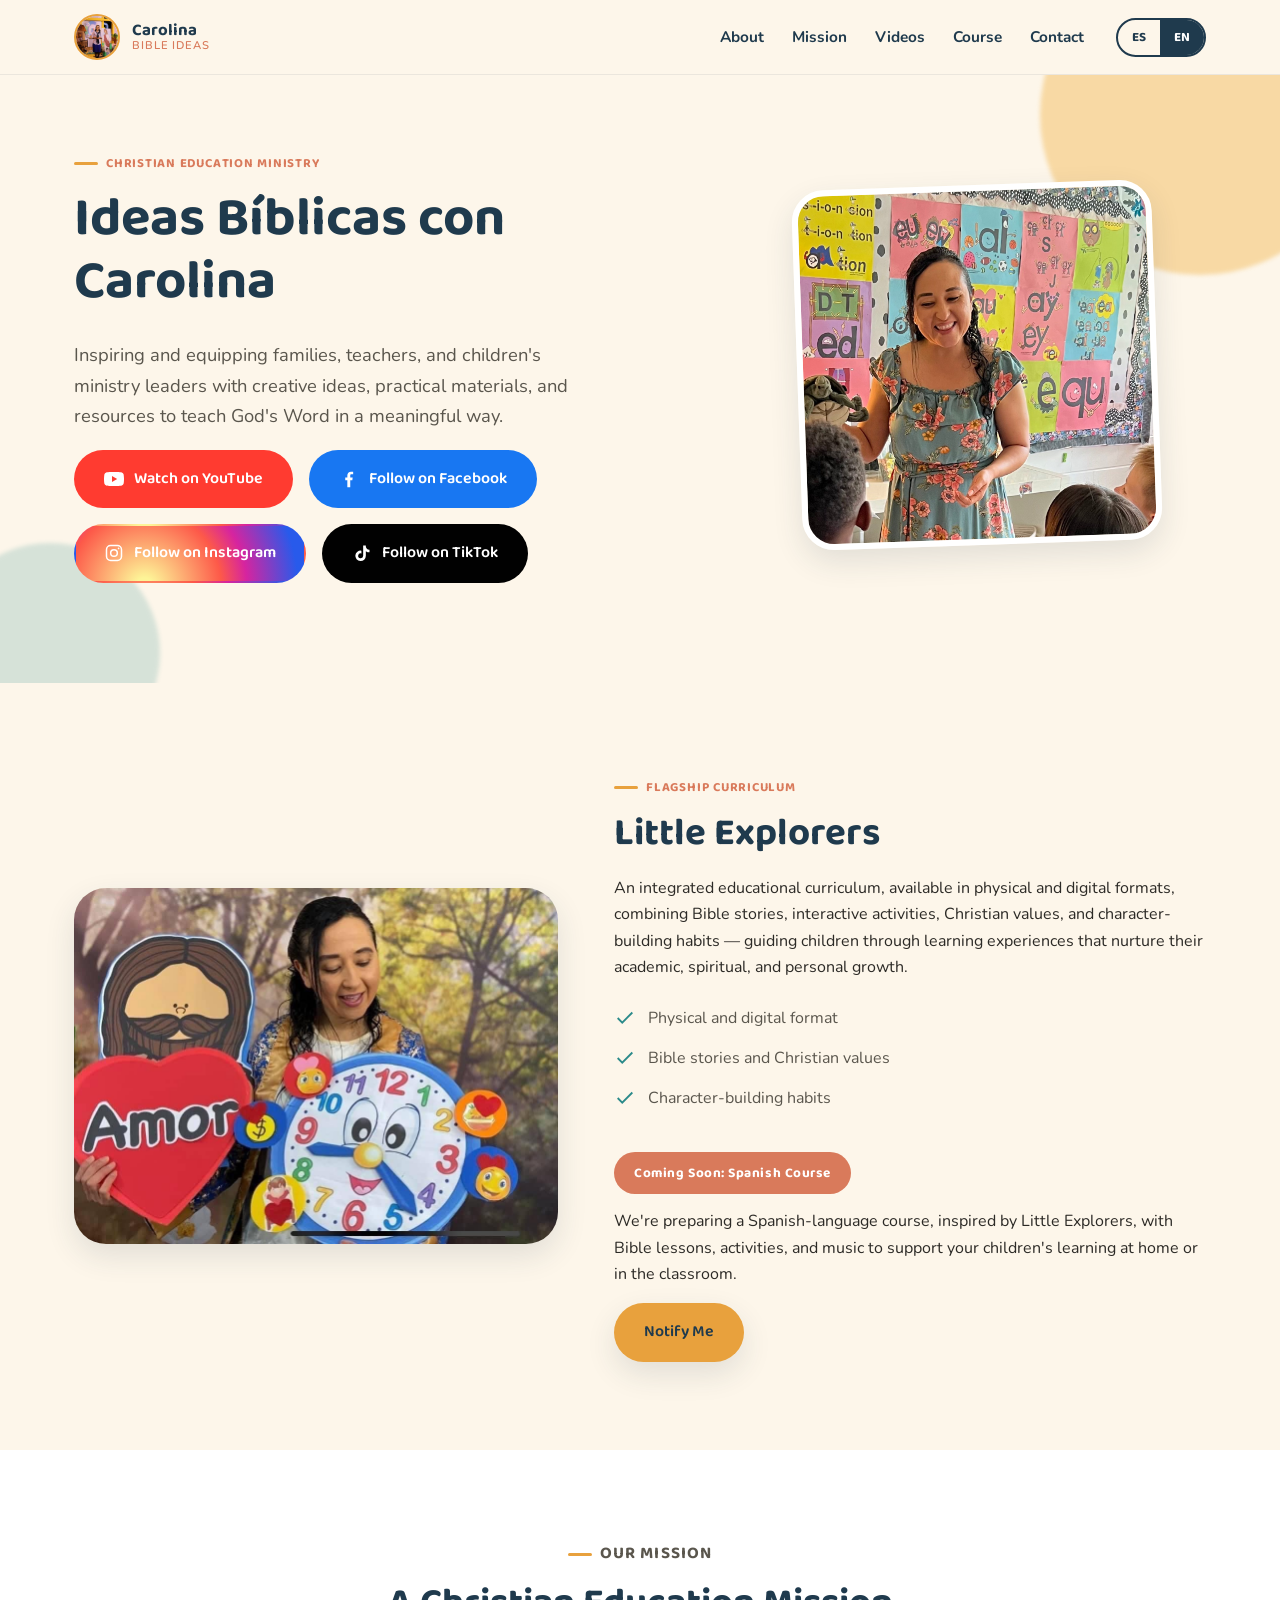
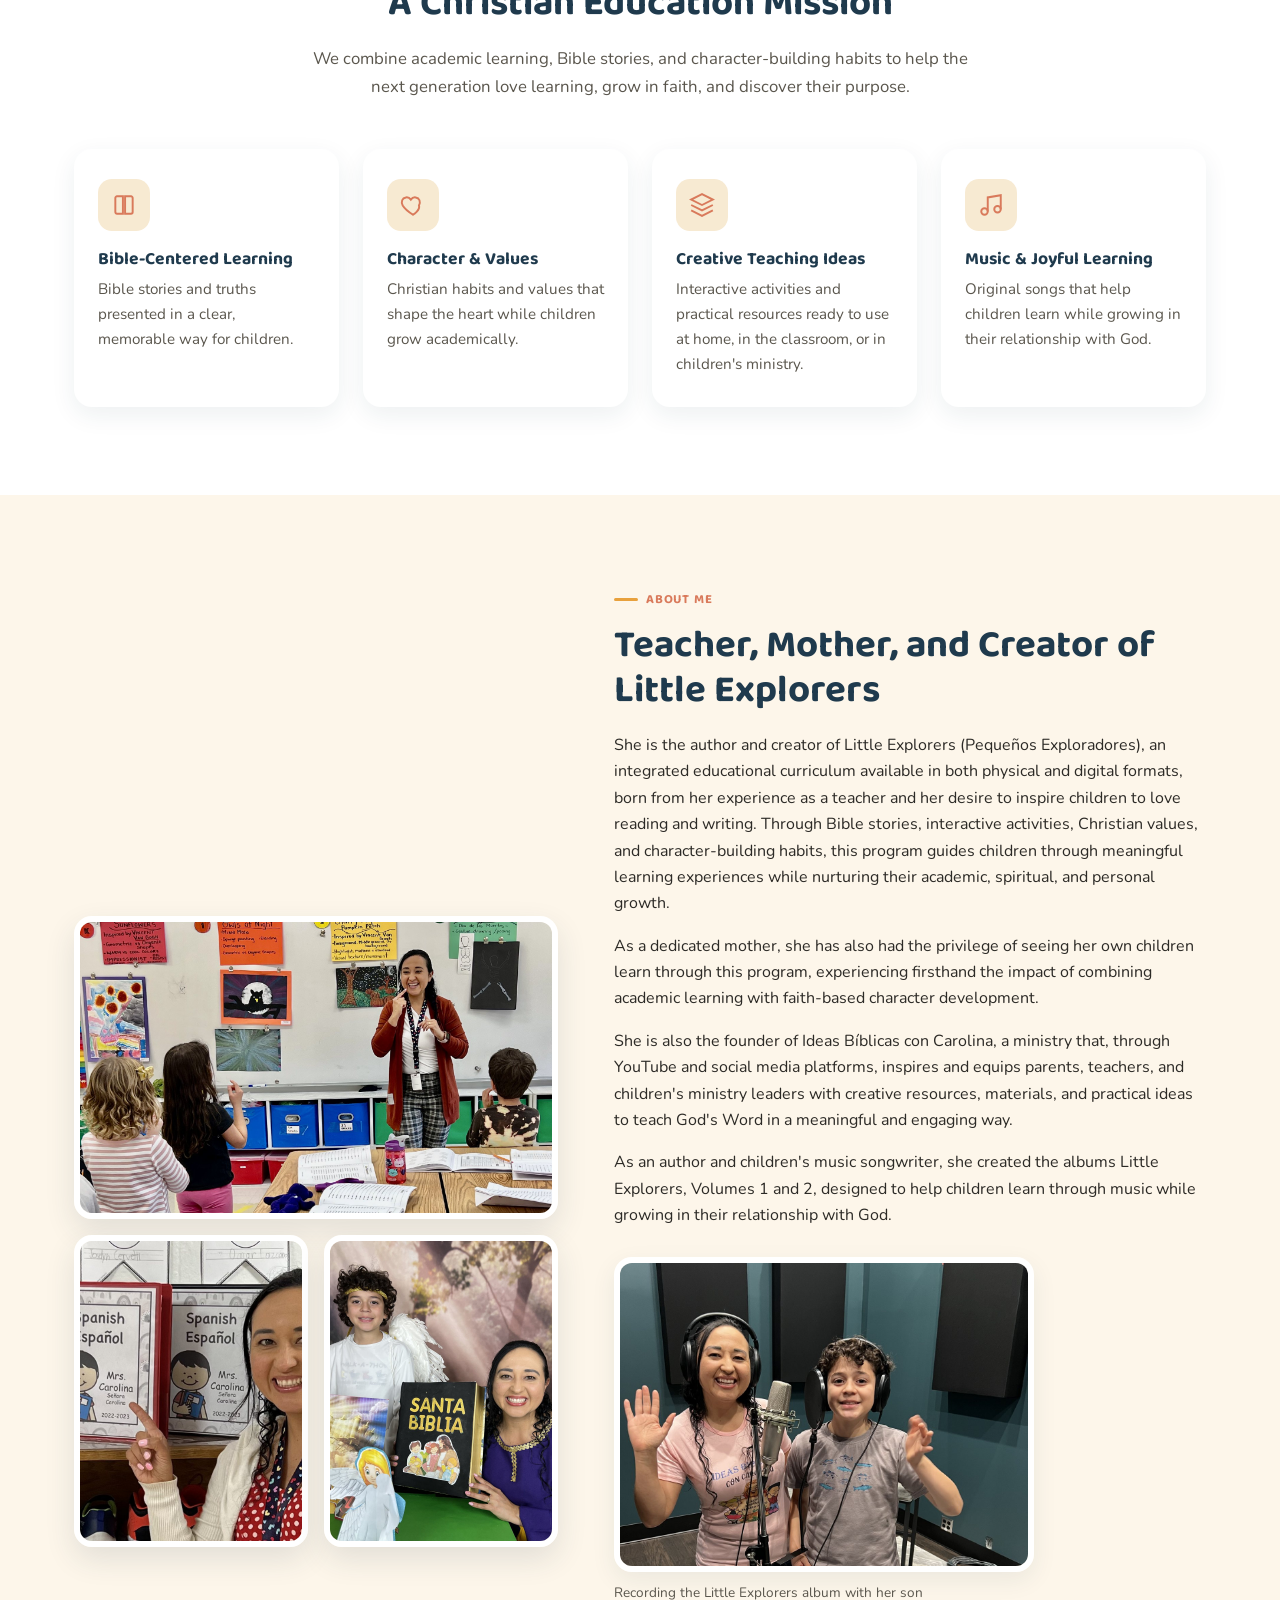
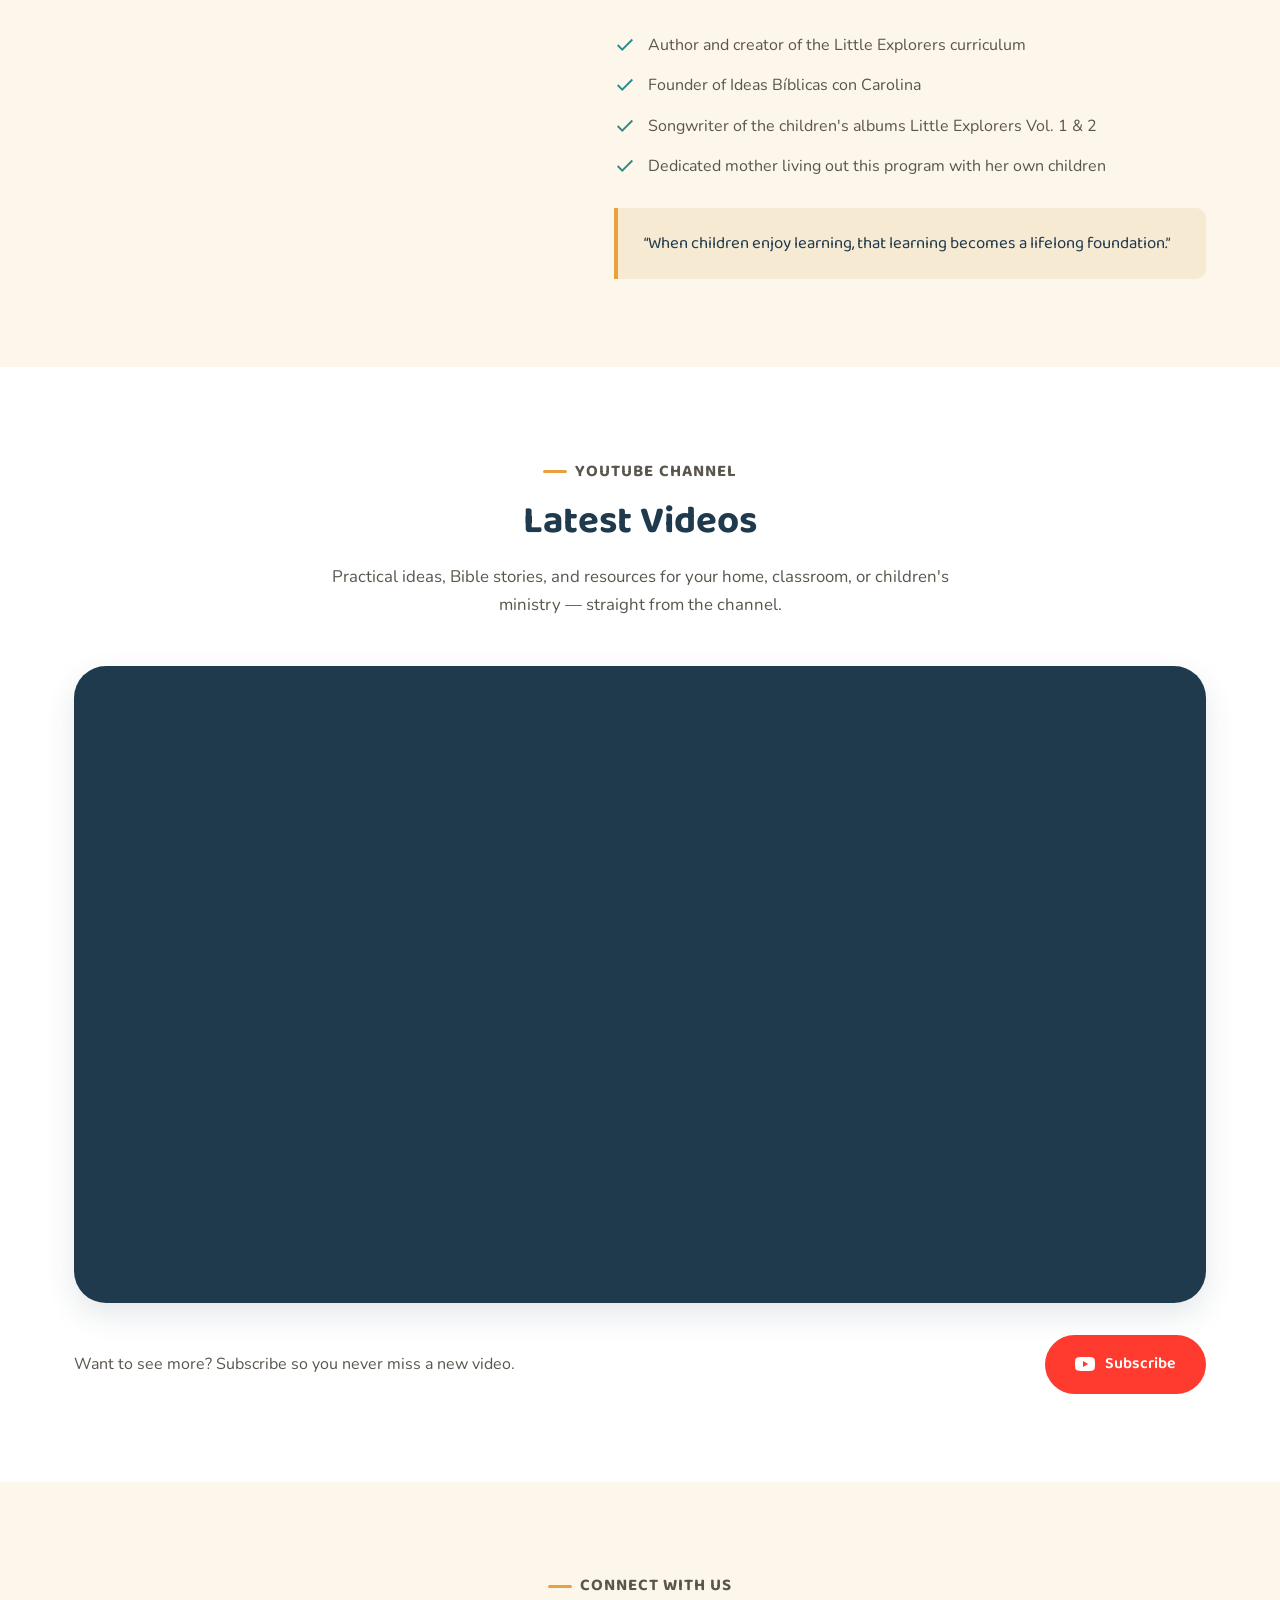
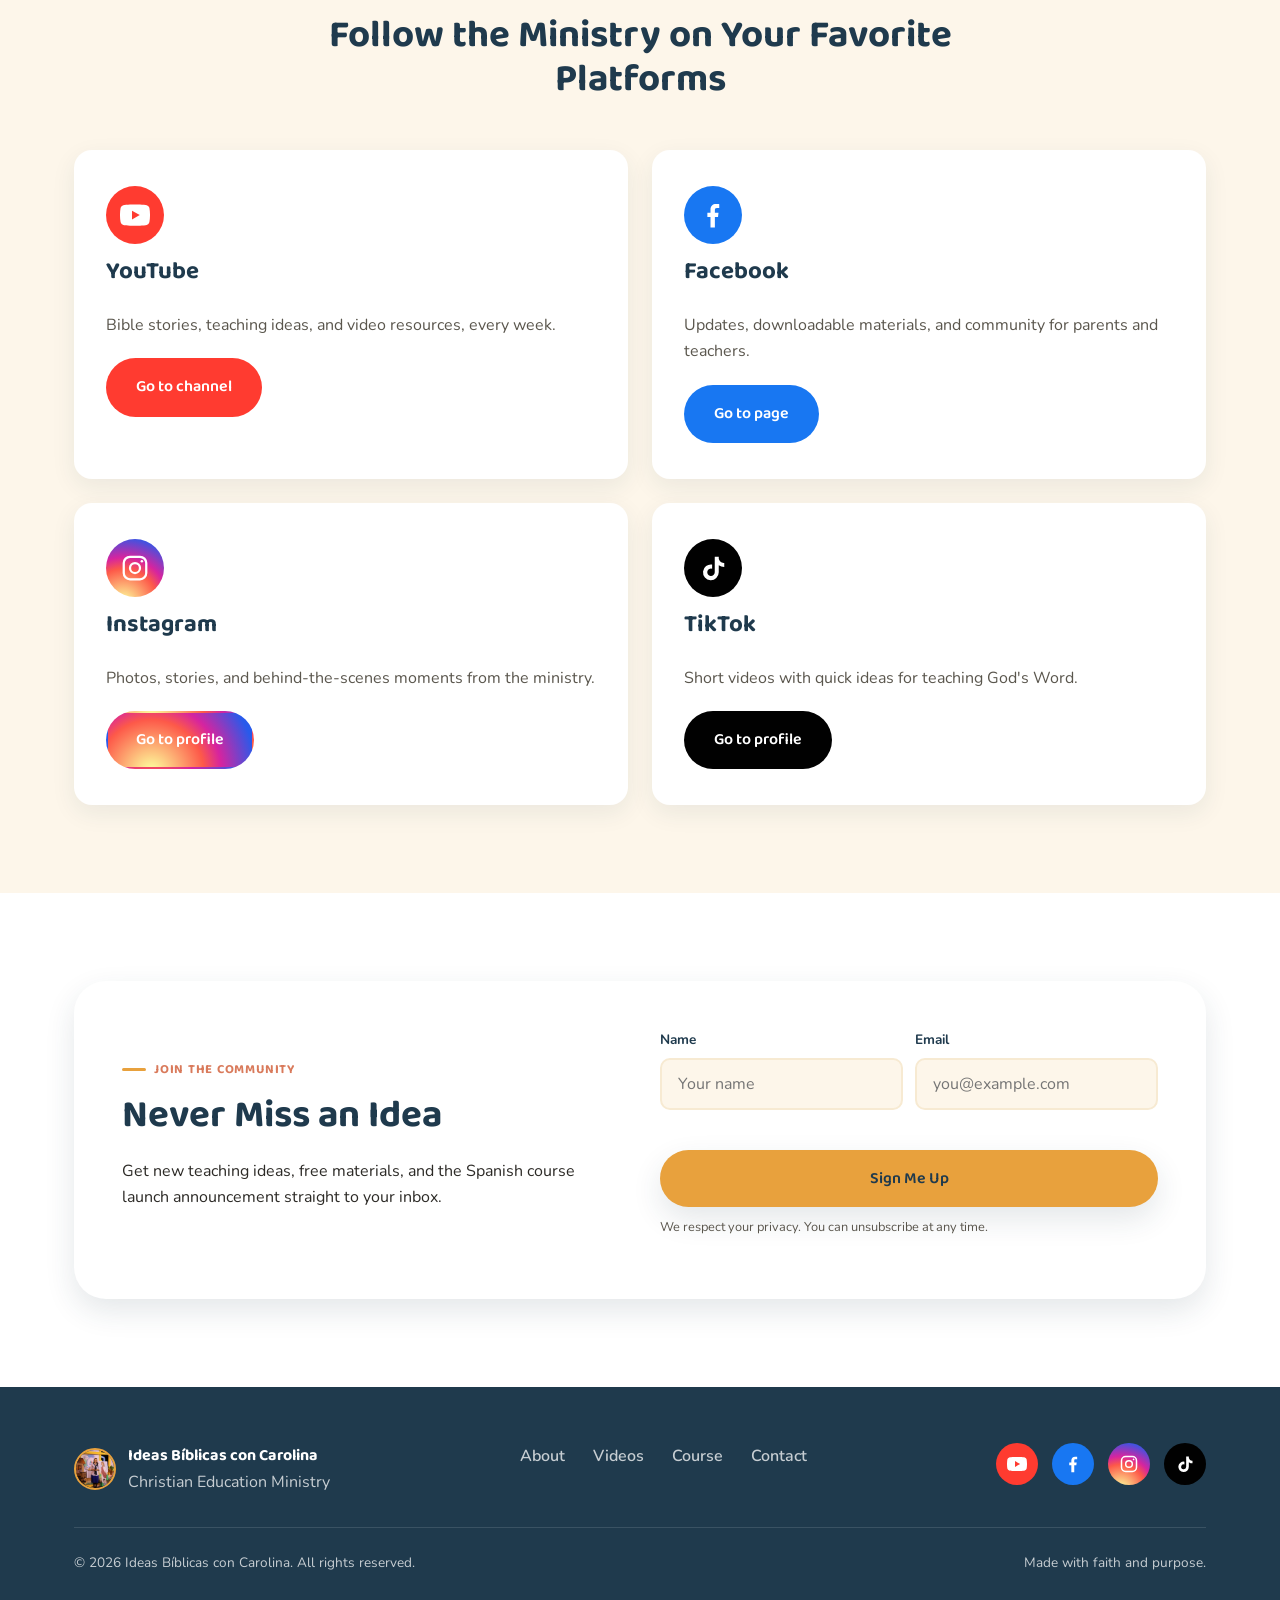
==== commit ee4e6c11: "Replace placeholder photos with real ministry photos throughout homepage - Hero: real classroom teac" ====
--- a/index.html
+++ b/index.html
@@ -93,7 +93,7 @@
       </div>
       <div class="hero-art">
         <div class="hero-photo-frame">
-          <img src="assets/carolina-avatar.jpg" alt="Carolina" />
+          <img src="assets/carolina-hero.jpg" alt="Carolina" />
         </div>
       </div>
     </div>
@@ -103,7 +103,7 @@
   <section class="section" id="curso">
     <div class="container about-grid">
       <div>
-        <img class="about-photo" src="assets/carolina-avatar.jpg" alt="Pequeños Exploradores" />
+        <img class="about-photo" src="assets/carolina-curriculum.jpg" alt="Pequeños Exploradores" />
       </div>
       <div>
         <p class="eyebrow" data-es="Currículo Insignia" data-en="Flagship Curriculum">Currículo Insignia</p>
@@ -205,8 +205,10 @@
   <!-- ABOUT -->
   <section class="section" id="about">
     <div class="container about-grid">
-      <div>
-        <img class="about-photo" src="assets/carolina-avatar.jpg" alt="Carolina" />
+      <div class="about-gallery">
+        <img class="about-gallery-main" src="assets/carolina-classroom.jpg" alt="Carolina enseñando en el salón de clases" />
+        <img class="about-gallery-sub" src="assets/carolina-binders.jpg" alt="Carolina con materiales de español" />
+        <img class="about-gallery-sub" src="assets/carolina-bible-story.jpg" alt="Carolina contando historias bíblicas" />
       </div>
       <div>
         <p class="eyebrow" data-es="Sobre Mí" data-en="About Me">Sobre Mí</p>
@@ -231,6 +233,11 @@
            data-en="As an author and children's music songwriter, she created the albums Little Explorers, Volumes 1 and 2, designed to help children learn through music while growing in their relationship with God.">
           Como autora y compositora de música infantil, creó los álbumes Little Explorers, Volúmenes 1 y 2, diseñados para ayudar a los niños a aprender a través de la música mientras crecen en su relación con Dios.
         </p>
+
+        <figure class="about-inline-photo">
+          <img src="assets/carolina-studio.jpg" alt="Carolina grabando el álbum Little Explorers con su hijo" />
+          <figcaption data-es="Grabando el álbum Little Explorers junto a su hijo" data-en="Recording the Little Explorers album with her son">Grabando el álbum Little Explorers junto a su hijo</figcaption>
+        </figure>
 
         <ul class="credential-list">
           <li>
--- a/css/style.css
+++ b/css/style.css
@@ -467,6 +467,52 @@
   box-shadow: var(--shadow-soft);
 }
 
+.about-gallery {
+  display: grid;
+  grid-template-columns: 1fr 1fr;
+  gap: 16px;
+}
+
+.about-gallery img {
+  width: 100%;
+  height: 100%;
+  object-fit: cover;
+  border-radius: var(--radius-md);
+  border: 6px solid var(--color-white);
+  box-shadow: var(--shadow-soft);
+}
+
+.about-gallery-main {
+  grid-column: 1 / -1;
+  aspect-ratio: 16 / 10;
+}
+
+.about-gallery img.about-gallery-sub {
+  aspect-ratio: 3 / 4;
+}
+
+.about-inline-photo {
+  margin: 28px 0;
+}
+
+.about-inline-photo img {
+  width: 100%;
+  max-width: 420px;
+  border-radius: var(--radius-md);
+  box-shadow: var(--shadow-card);
+  border: 6px solid var(--color-white);
+  aspect-ratio: 4 / 3;
+  object-fit: cover;
+  object-position: 50% 20%;
+}
+
+.about-inline-photo figcaption {
+  margin-top: 10px;
+  font-size: 0.85rem;
+  color: var(--color-ink-soft);
+  max-width: 420px;
+}
+
 .quote-block {
   margin-top: 28px;
   padding: 22px 26px;
@@ -816,6 +862,8 @@
 
   .about-grid { grid-template-columns: 1fr; }
   .about-photo { max-width: 380px; margin: 0 auto; }
+  .about-gallery { max-width: 420px; margin: 0 auto; }
+  .about-inline-photo img { max-width: 100%; }
 
   .grid-cards { grid-template-columns: repeat(2, 1fr); }
   .social-panel { grid-template-columns: 1fr; }
